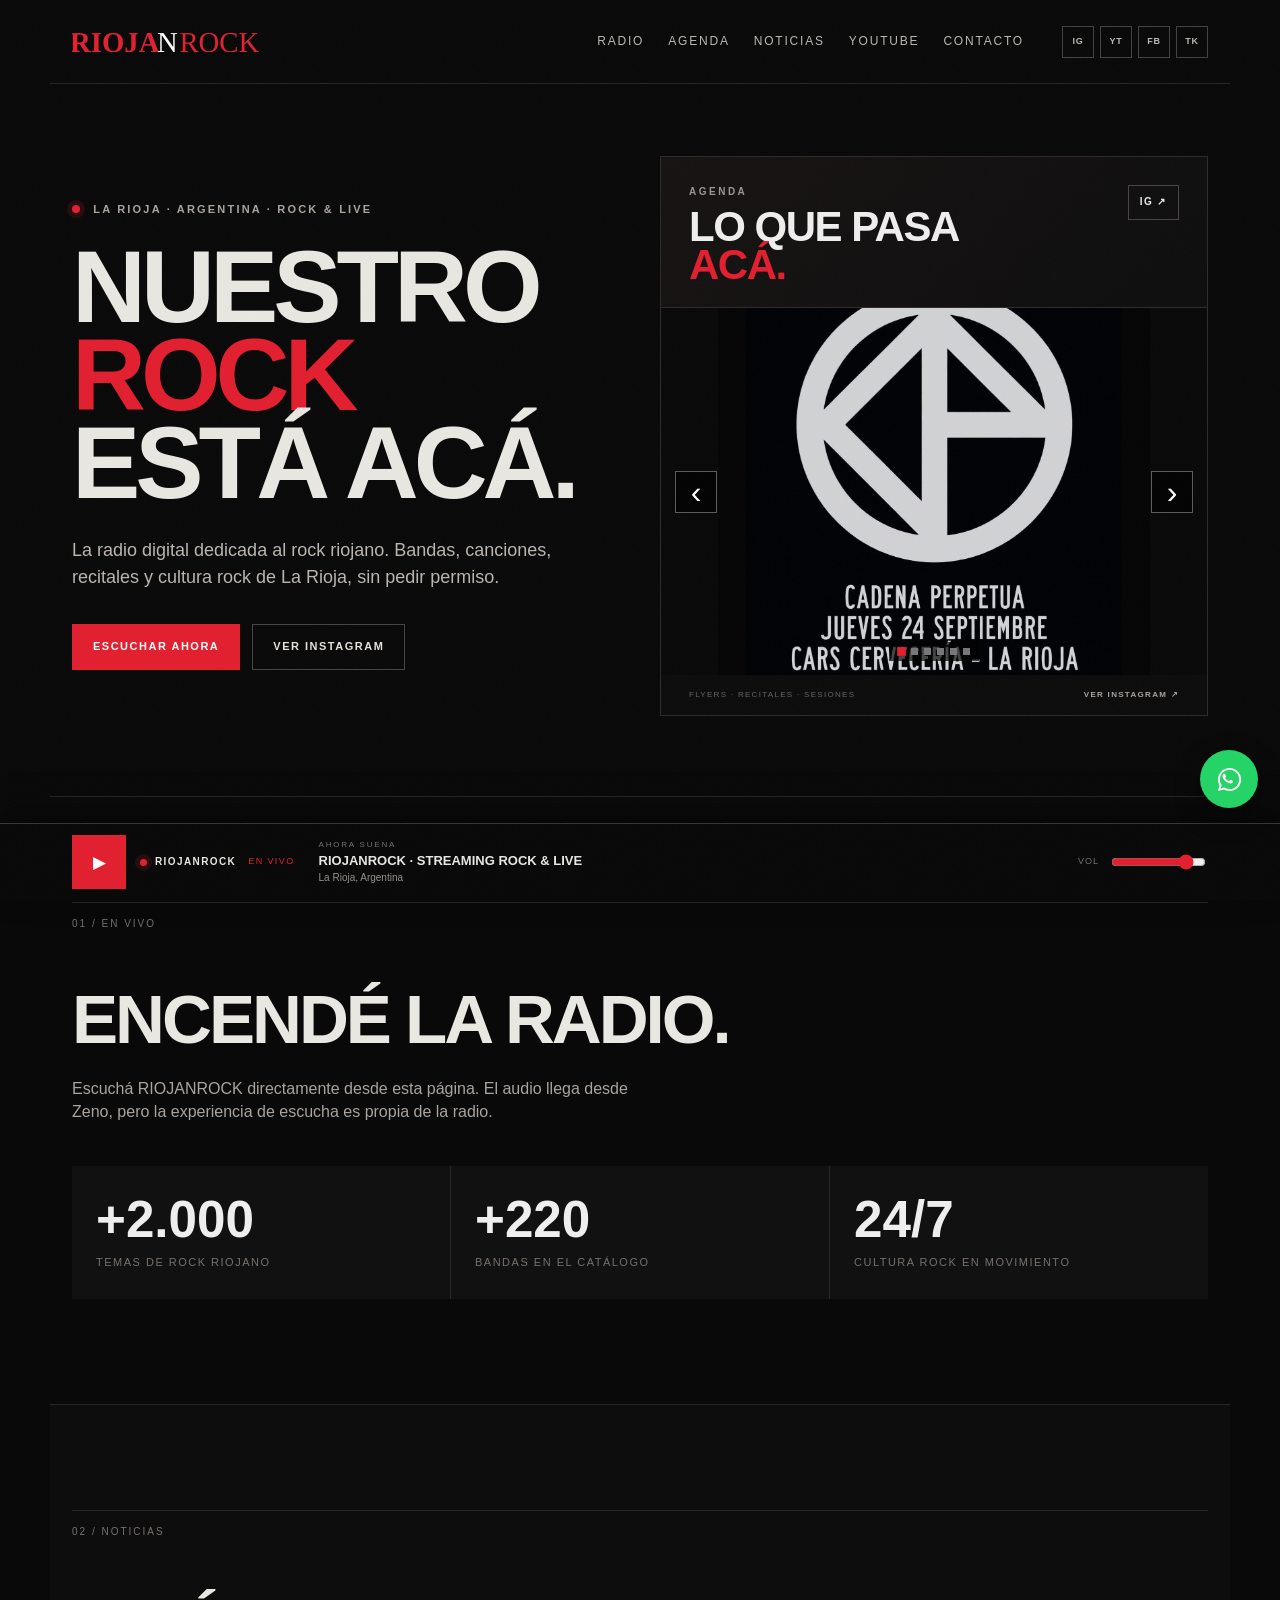
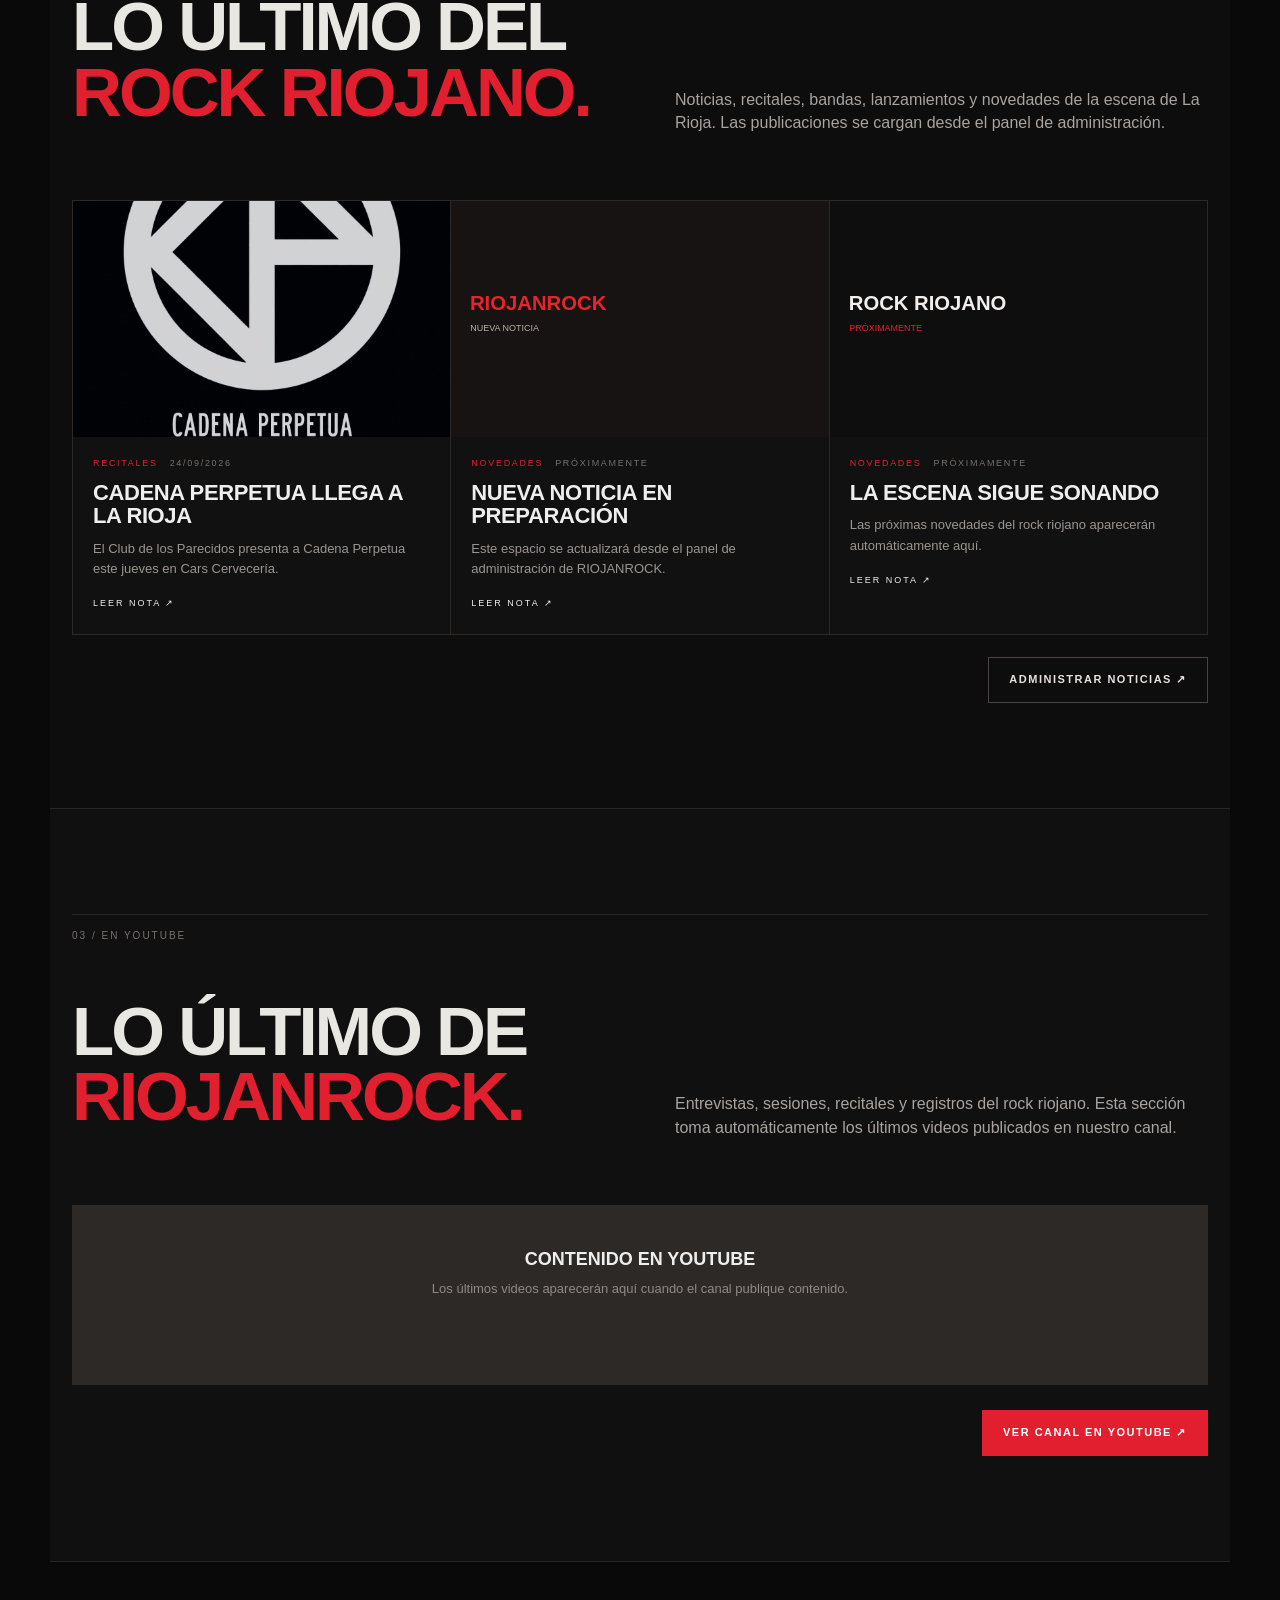
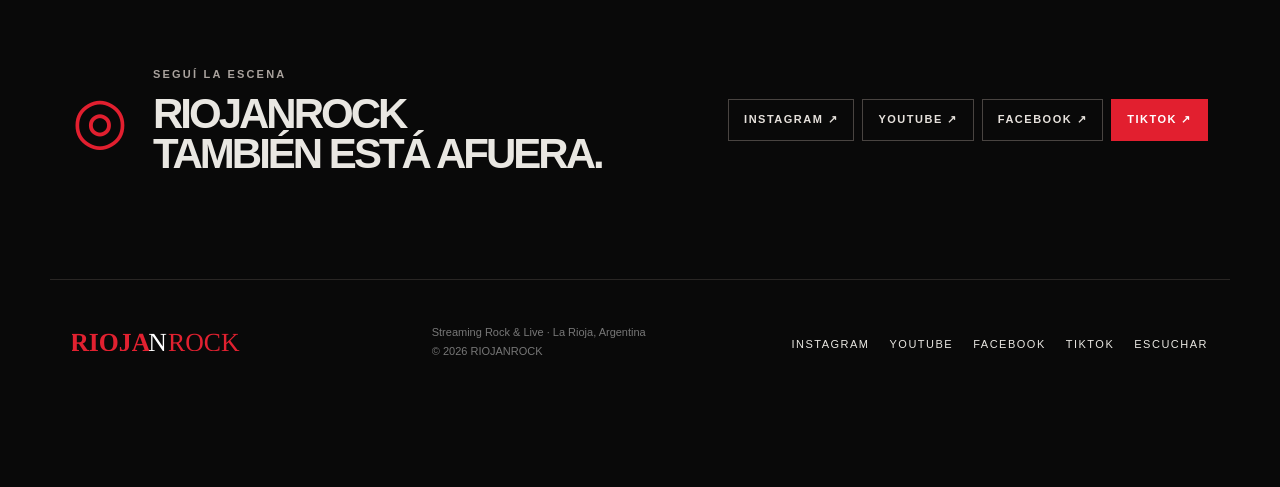
==== index.html @ 4d828489 "Seccion NOTICIAS y Admin integrado" ====
<!doctype html>
<html lang="es">
<head>
  <meta charset="utf-8">
  <meta name="viewport" content="width=device-width, initial-scale=1">
  <meta name="description" content="RIOJANROCK — Streaming Rock & Live. El rock de La Rioja, en vivo.">
  <meta name="theme-color" content="#0a0a0a">
  <title>RIOJANROCK — Nuestro Rock está acá</title>
  <link rel="icon" href="assets/logo.svg" type="image/svg+xml">
  <link rel="stylesheet" href="styles.css">

<!-- WHATSAPP FLOATING BUTTON START -->
<style>
  .whatsapp-float {
    position: fixed;
    right: 22px;
    bottom: 92px;
    width: 58px;
    height: 58px;
    border-radius: 50%;
    background: #25D366;
    color: #fff;
    display: flex;
    align-items: center;
    justify-content: center;
    text-decoration: none;
    z-index: 9999;
    box-shadow: 0 10px 26px rgba(0,0,0,.35);
    transition: transform .2s ease, box-shadow .2s ease;
  }
  .whatsapp-float:hover {
    transform: translateY(-3px) scale(1.04);
    box-shadow: 0 14px 30px rgba(0,0,0,.42);
  }
  .whatsapp-float:focus-visible {
    outline: 3px solid #fff;
    outline-offset: 4px;
  }
  .whatsapp-float svg {
    width: 29px;
    height: 29px;
    fill: currentColor;
  }
  @media (max-width: 640px) {
    .whatsapp-float {
      right: 16px;
      bottom: 82px;
      width: 54px;
      height: 54px;
    }
    .whatsapp-float svg {
      width: 27px;
      height: 27px;
    }
  }
</style>
<!-- WHATSAPP FLOATING BUTTON END -->

</head>
<body>
  <div class="noise"></div>

  <header class="site-header">
    <a class="brand" href="#inicio" aria-label="RIOJANROCK inicio">
      <img src="assets/logo.svg" alt="RIOJANROCK">
    </a>
    <nav class="nav" aria-label="Navegación principal">
      <a href="#radio">Radio</a>
      <a href="#agenda">Agenda</a>
      <a href="#noticias">Noticias</a>
      <a href="#youtube">YouTube</a>
      <a href="#contacto">Contacto</a>
    </nav>
    <div class="social-links" aria-label="Redes sociales de RIOJANROCK">
      <a href="https://www.instagram.com/riojanrock/" target="_blank" rel="noopener" aria-label="Instagram">IG</a>
      <a href="https://www.youtube.com/@riojanrocklarioja1599" target="_blank" rel="noopener" aria-label="YouTube">YT</a>
      <a href="https://www.facebook.com/RiojanRock" target="_blank" rel="noopener" aria-label="Facebook">FB</a>
      <a href="https://www.tiktok.com/@riojanrock" target="_blank" rel="noopener" aria-label="TikTok">TK</a>
    </div>
  </header>

  <main id="inicio">
    <section class="hero">
      <div class="hero-copy">
        <p class="eyebrow"><span class="live-dot"></span> LA RIOJA · ARGENTINA · ROCK & LIVE</p>
        <h1>Nuestro<br><em>Rock</em> está acá.</h1>
        <p class="lead">La radio digital dedicada al rock riojano. Bandas, canciones, recitales y cultura rock de La Rioja, sin pedir permiso.</p>
        <div class="hero-actions">
          <a class="btn btn-red" href="#radio">Escuchar ahora</a>
          <a class="btn btn-ghost" href="https://www.instagram.com/riojanrock/" target="_blank" rel="noopener">Ver Instagram</a>
        </div>
      </div>
      <aside id="agenda" class="hero-agenda" aria-label="Agenda de recitales y eventos">
        <div class="agenda-panel-head">
          <div>
            <span class="agenda-kicker">AGENDA</span>
            <h2>Lo que pasa<br><em>acá.</em></h2>
          </div>
          <a href="https://www.instagram.com/riojanrock/" target="_blank" rel="noopener" aria-label="Ver agenda completa en Instagram">IG ↗</a>
        </div>
        <div class="agenda-carousel" data-agenda-carousel>
          <div class="agenda-slides" id="agendaSlides" aria-live="polite"><div class="agenda-slide is-active"><a href="https://www.instagram.com/riojanrock/" target="_blank" rel="noopener"><img src="assets/agenda/01-CadenaP.jpeg" alt="Agenda RIOJANROCK — Cadena Perpetua" loading="eager"></a></div></div>
          <button class="agenda-arrow agenda-prev" type="button" aria-label="Flyer anterior">‹</button>
          <button class="agenda-arrow agenda-next" type="button" aria-label="Flyer siguiente">›</button>
          <div class="agenda-dots" id="agendaDots" aria-label="Seleccionar flyer"></div>
          <div class="agenda-loading is-hidden" id="agendaLoading">CARGANDO AGENDA…</div>
        </div>
        <div class="agenda-panel-foot">
          <span>FLYERS · RECITALES · SESIONES</span>
          <a href="https://www.instagram.com/riojanrock/" target="_blank" rel="noopener">VER INSTAGRAM ↗</a>
        </div>
      </aside>
    </section>

    <section id="radio" class="radio-section section">
      <div class="section-label">01 / EN VIVO</div>
      <div class="radio-grid">
        <div>
          <h2>Encendé la radio.</h2>
          <p>Escuchá RIOJANROCK directamente desde esta página. El audio llega desde Zeno, pero la experiencia de escucha es propia de la radio.</p>


        </div>
      </div>

      <div class="stats stats-horizontal" aria-label="Datos de RIOJANROCK">
        <div><strong>+2.000</strong><span>temas de rock riojano</span></div>
        <div><strong>+220</strong><span>bandas en el catálogo</span></div>
        <div><strong>24/7</strong><span>cultura rock en movimiento</span></div>
      </div>
    </section>


    <section id="noticias" class="section news-section">
      <div class="section-label">02 / NOTICIAS</div>
      <div class="section-head">
        <div><h2>Lo último del<br><em>rock riojano.</em></h2></div>
        <p>Noticias, recitales, bandas, lanzamientos y novedades de la escena de La Rioja. Las publicaciones se cargan desde el panel de administración.</p>
      </div>

      <div class="news-grid" id="newsGrid" aria-live="polite">
        <div class="news-loading" id="newsLoading">CARGANDO NOTICIAS…</div>
      </div>

      <div class="news-footer">
        <a class="btn btn-ghost" href="admin/" target="_blank" rel="noopener">ADMINISTRAR NOTICIAS ↗</a>
      </div>
    </section>

    <section id="youtube" class="section youtube-section">
      <div class="section-label">03 / EN YOUTUBE</div>
      <div class="section-head">
        <div><h2>Lo último de<br><em>RIOJANROCK.</em></h2></div>
        <p>Entrevistas, sesiones, recitales y registros del rock riojano. Esta sección toma automáticamente los últimos videos publicados en nuestro canal.</p>
      </div>

      <div class="youtube-grid" id="youtubeGrid" aria-live="polite">
        <div class="youtube-loading" id="youtubeLoading">CARGANDO YOUTUBE…</div>
      </div>

      <div class="youtube-footer">
        <a class="btn btn-red" href="https://www.youtube.com/@riojanrocklarioja1599" target="_blank" rel="noopener">VER CANAL EN YOUTUBE ↗</a>
      </div>
    </section>
    <!-- LA ESCENA: contenido temporalmente oculto hasta que tenga contenido real. -->
    <section id="escena" class="section dark-section" hidden>
      <div class="section-label">02 / LA ESCENA</div>
      <div class="section-head">
        <div><h2>El rock de acá<br><em>tiene nombres.</em></h2></div>
        <p>No es una radio genérica de rock. Es un archivo vivo de artistas, canciones y escenas que nacen en La Rioja.</p>
      </div>
      <div class="band-grid">
        <article class="band-card"><span>01</span><h3>Bandas</h3><p>Descubrí artistas riojanos y sus historias.</p><a href="https://www.instagram.com/riojanrock/" target="_blank" rel="noopener">Explorar ↗</a></article>
        <article class="band-card featured"><span>02</span><h3>Entrevistas</h3><p>La voz de quienes hacen que la escena suceda.</p><a href="https://www.instagram.com/riojanrock/" target="_blank" rel="noopener">Ver novedades ↗</a></article>
        <article class="band-card"><span>03</span><h3>Sesiones</h3><p>Rock en vivo, registro y memoria audiovisual.</p><a href="https://www.instagram.com/riojanrock/" target="_blank" rel="noopener">Ver contenido ↗</a></article>
        <article class="band-card"><span>04</span><h3>Archivo</h3><p>La historia reciente del rock riojano también cuenta.</p><a href="#historia">Ir al archivo ↓</a></article>
      </div>
    </section>

    <!-- AGENDA INFERIOR: temporalmente oculta. La agenda activa es la del hero. -->
    <section class="section agenda-section" hidden>
      <div class="section-label">03 / AGENDA</div>
      <div class="section-head">
        <h2>Lo que está<br><em>por sonar.</em></h2>
        <p>Una agenda pensada para que el visitante encuentre rápido qué pasa, dónde y cuándo. Los eventos se pueden cargar desde el archivo de datos del sitio.</p>
      </div>
      <div class="agenda-empty">
        <div class="date-block"><span>RR</span><b>LIVE</b></div>
        <div><h3>Próximamente</h3><p>Actualizá esta agenda con recitales, festivales, transmisiones y sesiones de bandas riojanas.</p></div>
        <a class="btn btn-ghost" href="https://www.instagram.com/riojanrock/" target="_blank" rel="noopener">Ver agenda en Instagram</a>
      </div>
    </section>

    <!-- HISTORIA: contenido temporalmente oculto hasta nueva etapa. -->
    <section id="historia" class="section history" hidden>
      <div class="section-label">04 / HISTORIA</div>
      <div class="history-grid">
        <div>
          <h2>Una escena<br>que <em>insiste.</em></h2>
          <p>RIOJANROCK trabaja como espacio de difusión y contención de la cultura rock de la Capital y del interior de La Rioja.</p>
          <p>La propuesta fue reconocida institucionalmente: el evento Riojanroll, organizado por RiojaNRock Streaming Rock & Live, fue declarado de Interés Municipal y Cultural en 2022.</p>
        </div>
        <div class="timeline">
          <div><b>2022</b><span>Riojanroll · evento declarado de Interés Municipal y Cultural.</span></div>
          <div><b>2023</b><span>Febrero Rock · bandas riojanas + escenario nacional.</span></div>
          <div><b>HOY</b><span>Streaming, archivo y difusión permanente de la escena.</span></div>
        </div>
      </div>
    </section>

    <section class="instagram-cta section">
      <div class="ig-mark">◎</div>
      <div><p class="eyebrow">SEGUÍ LA ESCENA</p><h2>RIOJANROCK<br>también está afuera.</h2></div>
      <div class="social-cta-links">
        <a class="btn btn-ghost" href="https://www.instagram.com/riojanrock/" target="_blank" rel="noopener">Instagram ↗</a>
        <a class="btn btn-ghost" href="https://www.youtube.com/@riojanrocklarioja1599" target="_blank" rel="noopener">YouTube ↗</a>
        <a class="btn btn-ghost" href="https://www.facebook.com/RiojanRock" target="_blank" rel="noopener">Facebook ↗</a>
        <a class="btn btn-red" href="https://www.tiktok.com/@riojanrock" target="_blank" rel="noopener">TikTok ↗</a>
      </div>
    </section>
  </main>

  <footer id="contacto">
    <div class="footer-brand"><img src="assets/logo.svg" alt="RIOJANROCK"></div>
    <div class="footer-copy"><p>Streaming Rock & Live · La Rioja, Argentina</p><p>© <span id="year"></span> RIOJANROCK</p></div>
    <div class="footer-links">
      <a href="https://www.instagram.com/riojanrock/" target="_blank" rel="noopener">Instagram</a>
      <a href="https://www.youtube.com/@riojanrocklarioja1599" target="_blank" rel="noopener">YouTube</a>
      <a href="https://www.facebook.com/RiojanRock" target="_blank" rel="noopener">Facebook</a>
      <a href="https://www.tiktok.com/@riojanrock" target="_blank" rel="noopener">TikTok</a>
      <a href="https://zeno.fm/radio/riojanrockw60gu9zfx38uv/" target="_blank" rel="noopener">Escuchar</a>
    </div>
  </footer>

  <audio id="radioPlayer" preload="none" crossorigin="anonymous"></audio>

  <div class="sticky-player" aria-label="Reproductor de RIOJANROCK">
    <div class="sticky-inner">
      <button class="main-play sticky-play" type="button" data-radio-play aria-label="Escuchar RIOJANROCK"><span class="play-icon">▶</span></button>
      <div class="sticky-live"><span class="live-dot"></span><strong>RIOJANROCK</strong><span class="sticky-state" id="stickyState">EN VIVO</span></div>
      <div class="sticky-track">
        <small>AHORA SUENA</small>
        <strong id="stickyNowPlaying">RIOJANROCK · STREAMING ROCK &amp; LIVE</strong>
        <span id="stickyNowArtist">La Rioja, Argentina</span>
      </div>
      <label class="volume-control sticky-volume" aria-label="Volumen">
        <span>VOL</span>
        <input id="stickyVolume" type="range" min="0" max="1" step="0.01" value="0.85">
      </label>
    </div>
  </div>

  <script src="agenda.js"></script>
  <script src="youtube.js"></script>
<script src="noticias.js"></script>
  <script src="script.js"></script>

<!-- WHATSAPP FLOATING BUTTON START -->
<a class="whatsapp-float"
   href="https://wa.me/54938043761009?text=Hola%20Javier%2C%20vi%20RIOJANROCK%20y%20quer%C3%ADa%20comunicarme%20con%20vos."
   target="_blank"
   rel="noopener noreferrer"
   aria-label="Contactar por WhatsApp"
   title="Contactar por WhatsApp">
  <svg viewBox="0 0 32 32" aria-hidden="true">
    <path d="M19.11 17.23c-.28-.14-1.65-.81-1.91-.9-.26-.1-.45-.14-.64.14-.19.28-.73.9-.9 1.09-.16.19-.33.21-.61.07-.28-.14-1.17-.43-2.23-1.38-.82-.73-1.38-1.62-1.54-1.9-.16-.28-.02-.43.12-.57.13-.13.28-.33.42-.5.14-.16.19-.28.28-.47.09-.19.05-.35-.02-.49-.07-.14-.64-1.54-.87-2.11-.23-.55-.46-.48-.64-.49h-.54c-.19 0-.49.07-.75.35-.26.28-.99.97-.99 2.37 0 1.4 1.02 2.75 1.16 2.94.14.19 2 3.06 4.85 4.29.68.29 1.21.47 1.62.6.68.22 1.3.19 1.79.11.55-.08 1.65-.68 1.88-1.33.23-.65.23-1.21.16-1.33-.07-.12-.26-.19-.54-.33z"/>
    <path d="M16.02 3.2c-7.05 0-12.79 5.73-12.79 12.78 0 2.25.59 4.45 1.72 6.39L3.2 28.8l6.58-1.73a12.78 12.78 0 0 0 6.24 1.63h.01c7.05 0 12.79-5.73 12.79-12.78C28.82 8.93 23.08 3.2 16.02 3.2zm0 23.4h-.01a10.6 10.6 0 0 1-5.4-1.48l-.39-.23-3.9 1.02 1.04-3.8-.25-.39a10.59 10.59 0 1 1 8.91 4.88z"/>
  </svg>
</a>
<!-- WHATSAPP FLOATING BUTTON END -->

</body>
</html>
---- styles.css ----
:root{
  --black:#090909; --ink:#111; --paper:#e9e7e2; --muted:#99938e; --red:#e21f2f;
  --line:#292624; --max:1180px;
}
*{box-sizing:border-box}
html{scroll-behavior:smooth}
body{margin:0;background:var(--black);color:var(--paper);font-family:Inter,Arial,Helvetica,sans-serif;line-height:1.45}
body:before{content:"";position:fixed;inset:0;pointer-events:none;opacity:.055;background-image:url("data:image/svg+xml,%3Csvg xmlns='http://www.w3.org/2000/svg' width='160' height='160' viewBox='0 0 160 160'%3E%3Cfilter id='n'%3E%3CfeTurbulence type='fractalNoise' baseFrequency='.9' numOctaves='3' stitchTiles='stitch'/%3E%3C/filter%3E%3Crect width='100%25' height='100%25' filter='url(%23n)' opacity='.5'/%3E%3C/svg%3E");z-index:50}
a{color:inherit;text-decoration:none}
.site-header{height:84px;max-width:var(--max);margin:auto;padding:14px 22px;display:flex;align-items:center;gap:28px;border-bottom:1px solid var(--line);position:relative;z-index:10}
.brand{width:190px}.brand img{display:block;width:100%;height:auto}
.nav{display:flex;gap:24px;margin-left:auto;font-size:12px;text-transform:uppercase;letter-spacing:1.8px;color:#bcb8b3}
.nav a:hover,.footer-links a:hover{color:var(--red)}
.social-links{display:flex;gap:6px;margin-left:10px}.social-links a{width:32px;height:32px;border:1px solid #46413e;display:grid;place-items:center;font-size:9px;font-weight:800;letter-spacing:.8px;color:#bcb8b3}.social-links a:hover{color:#fff;border-color:var(--red);background:#171112}
.hero{min-height:680px;max-width:var(--max);margin:auto;padding:72px 22px 80px;display:grid;grid-template-columns:1fr 1fr;gap:40px;align-items:center}
.eyebrow{font-size:11px;letter-spacing:2.2px;color:#aaa39e;text-transform:uppercase;font-weight:700}
.live-dot{display:inline-block;width:8px;height:8px;border-radius:50%;background:var(--red);box-shadow:0 0 0 5px #e21f2f22;margin-right:8px}
h1,h2,h3,p{margin-top:0}
h1{font-size:clamp(58px,8vw,108px);line-height:.86;letter-spacing:-5px;margin:25px 0 30px;text-transform:uppercase}
h1 em,h2 em{font-style:normal;color:var(--red)}
.lead{font-size:18px;color:#bbb5af;max-width:540px}
.hero-actions{display:flex;gap:12px;margin-top:34px}
.btn{display:inline-flex;align-items:center;justify-content:center;padding:14px 20px;text-transform:uppercase;letter-spacing:1.5px;font-size:11px;font-weight:800;border:1px solid transparent;min-height:46px}
.btn-red{background:var(--red);color:white}.btn-red:hover{background:#ff3140}
.btn-ghost{border-color:#494441;color:#e6e1dc}.btn-ghost:hover{border-color:#77706a}
.hero-art{height:510px;position:relative;overflow:hidden;background:radial-gradient(circle at 50% 24%,#76242a 0,#211415 32%,#0e0e0e 65%);border:1px solid #302b29}
.sun{position:absolute;width:260px;height:260px;border-radius:50%;background:#e21f2f;left:50%;top:80px;transform:translateX(-50%);opacity:.9}
.mountain{position:absolute;bottom:-40px;width:0;height:0;border-left:220px solid transparent;border-right:220px solid transparent;border-bottom:340px solid #101010}
.m1{left:-80px}.m2{right:-90px;border-bottom-color:#181515}
.amp{position:absolute;left:50%;bottom:58px;transform:translateX(-50%);width:300px;height:225px;background:#171717;border:5px solid #282625;box-shadow:0 18px 45px #000;transform-origin:center;rotate:-3deg}
.amp:before{content:"RIOJANROCK";position:absolute;top:18px;left:18px;right:18px;color:#ddd;font-weight:900;font-size:18px;letter-spacing:3px;border-bottom:2px solid var(--red);padding-bottom:9px}
.amp-top{position:absolute;left:20px;top:60px;width:260px;height:18px;background:#0a0a0a}
.speaker{position:absolute;width:90px;height:90px;border-radius:50%;border:8px solid #34312f;background:radial-gradient(circle,#111 0 12%,#2b2927 13% 17%,#111 18% 30%,#242220 31% 100%)}
.s1{left:28px;bottom:22px}.s2{right:28px;bottom:22px}
.amp-knob{position:absolute;top:57px;width:9px;height:9px;background:var(--red);border-radius:50%}.k1{right:30px}.k2{right:48px}
.cable{position:absolute;width:480px;height:200px;border:3px solid #272321;border-left:0;border-bottom:0;border-radius:0 200px 0 0;bottom:-115px;left:20px;rotate:-12deg}
.hero-stamp{position:absolute;right:25px;top:25px;border:2px solid var(--red);color:#eee;padding:9px 12px;line-height:.82;font-size:12px;letter-spacing:2px;rotate:6deg}.hero-stamp b{color:var(--red);font-size:18px}
.section{max-width:var(--max);margin:auto;padding:105px 22px}
.section-label{font-size:10px;letter-spacing:2px;color:#77716d;text-transform:uppercase;border-top:1px solid var(--line);padding-top:14px;margin-bottom:55px}
.radio-section{border-top:1px solid var(--line)}
.radio-grid{display:block}
.zeno-player-wrap{margin-top:35px;border:1px solid #383331;background:#0d0d0d;overflow:hidden}
.player-status{display:flex;align-items:center;gap:10px;padding:13px 16px;border-bottom:1px solid #302c29;font-size:10px;letter-spacing:1.2px;text-transform:uppercase;color:#aaa39e}
.player-status strong{color:#eee}.player-status span:last-child{margin-left:auto;color:#68625e;font-size:9px;letter-spacing:1px}
.zeno-player{display:block;width:100%;height:250px;border:0;background:#0b0b0b}
.player-fallback{display:block;padding:10px 16px;border-top:1px solid #302c29;color:#8e8985;font-size:10px;text-transform:uppercase;letter-spacing:1px}
.player-fallback:hover{color:#eee}
h2{font-size:clamp(42px,5.4vw,72px);line-height:.95;letter-spacing:-3px;text-transform:uppercase;margin-bottom:25px}
.radio-grid p,.section-head p,.history p{color:#aaa39e;max-width:590px}
.player{margin-top:35px;border:1px solid #383331;background:#121212;display:flex;align-items:center;padding:14px;gap:15px;transition:.2s}.player:hover{border-color:var(--red);transform:translateY(-2px)}
.play{width:54px;height:54px;display:grid;place-items:center;background:var(--red);font-size:19px}.player-copy{display:flex;flex-direction:column}.player-copy strong{font-size:15px;letter-spacing:1px}.player-copy small{font-size:11px;color:#8e8985;margin-top:3px}
.equalizer{margin-left:auto;display:flex;align-items:center;gap:3px;height:35px}.equalizer i{width:3px;background:var(--red);height:10px;animation:eq 1s ease-in-out infinite alternate}.equalizer i:nth-child(2){height:24px;animation-delay:.1s}.equalizer i:nth-child(3){height:15px;animation-delay:.25s}.equalizer i:nth-child(4){height:30px;animation-delay:.4s}.equalizer i:nth-child(5){height:18px;animation-delay:.55s}
@keyframes eq{to{transform:scaleY(.35)}}
.stats{display:grid;gap:1px;background:var(--line)}.stats div{background:#111;padding:28px 24px}.stats strong{font-size:38px;display:block;color:#eee}.stats span{font-size:11px;text-transform:uppercase;letter-spacing:1.5px;color:#77716d}.stats-horizontal{grid-template-columns:repeat(3,1fr);margin-top:42px}.stats-horizontal div{min-height:125px;display:flex;flex-direction:column;justify-content:center}.stats-horizontal strong{font-size:clamp(34px,4vw,52px);line-height:1}.stats-horizontal span{margin-top:10px}
.dark-section{max-width:none;background:#101010;border-top:1px solid var(--line);border-bottom:1px solid var(--line);padding-left:max(22px,calc((100vw - var(--max))/2 + 22px));padding-right:max(22px,calc((100vw - var(--max))/2 + 22px))}
.section-head{display:grid;grid-template-columns:1fr 1fr;gap:70px;align-items:end;margin-bottom:50px}
.band-grid{display:grid;grid-template-columns:repeat(4,1fr);gap:1px;background:var(--line);max-width:var(--max)}
.band-card{background:#111;padding:28px;min-height:260px;display:flex;flex-direction:column}.band-card.featured{background:#191414}.band-card span{font-size:10px;color:#777;margin-bottom:auto}.band-card h3{font-size:28px;text-transform:uppercase;margin-bottom:8px}.band-card p{font-size:14px;color:#96908b;min-height:60px}.band-card a{font-size:10px;text-transform:uppercase;letter-spacing:1.5px;color:var(--red);margin-top:auto}
.agenda-section{padding-bottom:80px}.agenda-empty{border:1px solid #302c29;padding:26px;display:grid;grid-template-columns:95px 1fr auto;align-items:center;gap:24px}.date-block{height:80px;border-right:1px solid #34302e;display:flex;flex-direction:column;justify-content:center}.date-block span{font-size:13px;color:#777}.date-block b{font-size:22px}.agenda-empty h3{margin:0 0 4px;text-transform:uppercase;font-size:20px}.agenda-empty p{margin:0;color:#8e8985;font-size:13px}
.history{border-top:1px solid var(--line)}.history-grid{display:grid;grid-template-columns:1fr 1fr;gap:100px}.timeline{border-left:1px solid #3a3532}.timeline div{padding:0 0 35px 25px;display:grid;grid-template-columns:70px 1fr;gap:20px}.timeline b{color:var(--red);font-size:13px}.timeline span{font-size:14px;color:#aaa39e}
.instagram-cta{display:flex;align-items:center;gap:25px;border-top:1px solid var(--line);border-bottom:1px solid var(--line)}.instagram-cta .ig-mark{font-size:64px;color:var(--red);font-weight:100}.instagram-cta div:nth-child(2){margin-right:auto}.instagram-cta h2{margin:0;font-size:42px}.social-cta-links{display:flex;flex-wrap:wrap;gap:8px;justify-content:flex-end}.social-cta-links .btn{min-height:42px;padding:12px 15px}
footer{max-width:var(--max);margin:auto;padding:45px 22px;display:grid;grid-template-columns:1fr 1fr auto;align-items:center;gap:30px}.footer-brand{width:170px}.footer-brand img{width:100%}.footer-copy p{font-size:11px;color:#777;margin:0 0 4px}.footer-links{display:flex;gap:20px;font-size:11px;text-transform:uppercase;letter-spacing:1.5px}
@media(max-width:850px){.nav{display:none}.site-header{justify-content:space-between}.hero{grid-template-columns:1fr;padding-top:55px}.hero-art{height:380px}.history-grid{grid-template-columns:1fr;gap:45px}.stats-horizontal{grid-template-columns:repeat(3,1fr);margin-top:35px}.zeno-player{height:250px}.section-head{grid-template-columns:1fr;gap:0}.band-grid{grid-template-columns:1fr 1fr}.agenda-empty{grid-template-columns:70px 1fr}.agenda-empty .btn{grid-column:2;justify-self:start}.instagram-cta{flex-wrap:wrap}.instagram-cta h2{font-size:34px}.social-cta-links{justify-content:flex-start}}
@media(max-width:560px){.stats-horizontal{grid-template-columns:1fr;gap:1px;margin-top:28px}.stats-horizontal div{min-height:100px;padding:22px}.site-header{height:72px}.brand{width:150px}.social-links{margin-left:0;gap:4px}.social-links a{width:28px;height:28px;font-size:8px}.hero{padding-top:45px}.hero-art{height:310px}.amp{transform:translateX(-50%) scale(.78);bottom:18px}.sun{width:190px;height:190px;top:45px}.band-grid{grid-template-columns:1fr}.agenda-empty{grid-template-columns:1fr}.date-block{border-right:0;border-bottom:1px solid #34302e;padding-bottom:15px;height:auto}.agenda-empty .btn{grid-column:auto}.instagram-cta .ig-mark{font-size:44px}.player-status{flex-wrap:wrap}.player-status span:last-child{margin-left:0;width:100%}.zeno-player{height:250px}footer{grid-template-columns:1fr}.footer-links{justify-content:flex-start}}

.reveal{opacity:0;transform:translateY(18px);transition:opacity .7s ease,transform .7s ease}.reveal.is-visible{opacity:1;transform:none}

.radio-console{margin-top:35px;border:1px solid #3a3532;background:#0b0b0b;overflow:hidden;box-shadow:0 18px 45px #0006}
.radio-console-top{display:flex;align-items:center;justify-content:space-between;border-bottom:1px solid #302c29}
.radio-console .player-status{border:0;flex:1}
.signal{display:flex;align-items:flex-end;gap:3px;height:42px;padding:0 16px;color:#777;font-size:8px;letter-spacing:1px}
.signal i{display:block;width:3px;height:7px;background:#4d4946}
.signal i:nth-of-type(2){height:13px}.signal i:nth-of-type(3){height:19px}.signal i:nth-of-type(4){height:12px}.signal i:nth-of-type(5){height:16px}
.radio-playing .signal i{background:var(--red);animation:eq .8s ease-in-out infinite alternate}.radio-playing .signal i:nth-of-type(2){animation-delay:.12s}.radio-playing .signal i:nth-of-type(3){animation-delay:.24s}.radio-playing .signal i:nth-of-type(4){animation-delay:.36s}.radio-playing .signal i:nth-of-type(5){animation-delay:.48s}
.now-playing{display:flex;gap:18px;align-items:center;padding:25px 18px}
.cover-mark{width:76px;height:76px;display:grid;place-items:center;background:var(--red);color:#fff;font-weight:900;font-size:23px;letter-spacing:-1px;flex:none}
.track-info{display:flex;flex-direction:column;min-width:0}.track-info small{font-size:9px;color:#77716d;letter-spacing:2px;margin-bottom:7px}.track-info strong{font-size:18px;letter-spacing:.4px;white-space:nowrap;overflow:hidden;text-overflow:ellipsis}.track-info span{font-size:12px;color:#aaa39e;margin-top:3px}.track-info em{font-style:normal;font-size:10px;color:var(--red);text-transform:uppercase;letter-spacing:1.4px;margin-top:7px}
.player-controls{display:flex;align-items:center;gap:14px;border-top:1px solid #302c29;padding:13px 16px}.main-play{width:50px;height:50px;border:0;background:var(--red);color:white;cursor:pointer;font-size:17px}.main-play:hover{background:#ff3140}.control-copy{display:flex;flex-direction:column;text-transform:uppercase}.control-copy strong{font-size:11px;letter-spacing:1.5px}.control-copy span{font-size:9px;color:#77716d;letter-spacing:1px;margin-top:2px}.volume-control{margin-left:auto;display:flex;align-items:center;gap:10px;color:#77716d;font-size:9px;letter-spacing:1px}.volume-control input{width:100px;accent-color:var(--red)}.stream-note{font-size:10px!important;color:#625d59!important;margin:10px 0 0!important}.stream-note code{font-family:monospace;color:#8d8782}
@media(max-width:560px){.radio-console-top{align-items:flex-start}.signal{padding-right:10px}.now-playing{padding:20px 14px}.cover-mark{width:60px;height:60px}.track-info strong{font-size:15px}.player-controls{padding:12px}.volume-control input{width:75px}}

/* Reproductor fijo: permanece visible mientras se recorre el sitio */
body{padding-bottom:78px}
.sticky-player{position:fixed;left:0;right:0;bottom:0;z-index:40;background:rgba(9,9,9,.97);border-top:1px solid #3a3532;box-shadow:0 -12px 35px rgba(0,0,0,.35);backdrop-filter:blur(8px)}
.sticky-inner{max-width:var(--max);min-height:76px;margin:auto;padding:10px 22px;display:flex;align-items:center;gap:14px}
.sticky-play{flex:none;width:54px;height:54px}
.sticky-live{display:flex;align-items:center;gap:7px;white-space:nowrap;font-size:10px;letter-spacing:1.4px;text-transform:uppercase}
.sticky-live .live-dot{margin-right:1px;width:7px;height:7px}
.sticky-state{color:var(--red);font-size:9px;margin-left:5px}
.sticky-track{min-width:0;display:flex;flex-direction:column;margin-left:10px}
.sticky-track small{font-size:8px;letter-spacing:1.8px;color:#77716d;margin-bottom:2px}
.sticky-track strong{font-size:13px;white-space:nowrap;overflow:hidden;text-overflow:ellipsis}
.sticky-track span{font-size:10px;color:#96908b;white-space:nowrap;overflow:hidden;text-overflow:ellipsis}
.sticky-volume{margin-left:auto;flex:none}
.sticky-volume input{width:95px}

@media(max-width:700px){
  body{padding-bottom:70px}
  .sticky-inner{min-height:68px;padding:8px 12px;gap:10px}
  .sticky-play{width:50px;height:50px}
  .sticky-live{display:none}
  .sticky-track{margin-left:0;flex:1}
  .sticky-track strong{font-size:12px}
  .sticky-volume span{display:none}
  .sticky-volume input{width:70px}
}
@media(max-width:430px){
  .sticky-volume{display:none}
}

/* HERO AGENDA — reemplaza la ilustración por el contenido que más busca la audiencia */
.hero-agenda{height:560px;position:relative;overflow:hidden;background:#111;border:1px solid #302b29;display:flex;flex-direction:column}
.agenda-panel-head{display:flex;justify-content:space-between;align-items:flex-start;padding:28px 28px 22px;border-bottom:1px solid #302b29;background:linear-gradient(135deg,#171313,#0e0e0e);position:relative;z-index:3}
.agenda-kicker{display:block;font-size:10px;color:#9d9691;letter-spacing:2.5px;margin-bottom:8px;font-weight:800}
.agenda-panel-head h2{font-size:42px;line-height:.92;margin:0;text-transform:uppercase;letter-spacing:-1.5px;color:#eee}
.agenda-panel-head h2 em{color:var(--red);font-style:normal}
.agenda-panel-head>a{border:1px solid #4b4440;color:#eee;padding:9px 11px;font-size:10px;font-weight:800;letter-spacing:1.5px;text-decoration:none}
.agenda-panel-head>a:hover{border-color:var(--red);color:#fff}
.agenda-carousel{position:relative;flex:1;min-height:0;background:#090909;overflow:hidden}
.agenda-slides{position:absolute;inset:0}
.agenda-slide{position:absolute;inset:0;display:flex;align-items:center;justify-content:center;opacity:0;pointer-events:none;transition:opacity .35s ease;padding:12px;box-sizing:border-box}
.agenda-slide.is-active{opacity:1;pointer-events:auto}
.agenda-slide a{width:min(100%, 432px);aspect-ratio:4 / 5;display:flex;align-items:center;justify-content:center;overflow:hidden;cursor:pointer}.agenda-slide img{width:100%;height:100%;object-fit:contain;display:block;background:#050505;flex:0 0 auto}

.agenda-arrow{position:absolute;top:50%;transform:translateY(-50%);z-index:4;width:42px;height:42px;border:1px solid rgba(255,255,255,.35);background:rgba(0,0,0,.68);color:#fff;font-size:32px;line-height:1;cursor:pointer;display:flex;align-items:center;justify-content:center}
.agenda-arrow:hover{border-color:var(--red);background:rgba(0,0,0,.85)}
.agenda-prev{left:14px}.agenda-next{right:14px}
.agenda-dots{position:absolute;bottom:14px;left:50%;transform:translateX(-50%);z-index:4;display:flex;gap:6px;padding:6px 9px;background:rgba(0,0,0,.68)}
.agenda-dot{width:7px;height:7px;border:0;padding:0;background:#777;cursor:pointer}
.agenda-dot.is-active{background:var(--red);transform:scale(1.25)}
.agenda-loading{position:absolute;inset:0;display:flex;align-items:center;justify-content:center;color:#8d8782;font-size:10px;letter-spacing:2px;background:#0b0b0b;z-index:2}
.agenda-loading.is-hidden{display:none}
.agenda-panel-foot{display:flex;justify-content:space-between;gap:15px;padding:14px 28px;font-size:8px;letter-spacing:1.3px;color:#69635f;background:#0c0c0c}
.agenda-panel-foot a{color:#aaa39e;text-decoration:none;font-weight:800}
.agenda-panel-foot a:hover{color:#fff}
@media(max-width:850px){.hero-agenda{height:440px}.agenda-panel-head{padding:22px}.agenda-panel-head h2{font-size:34px}.agenda-panel-foot{padding:12px 22px}}
@media(max-width:560px){.hero-agenda{height:430px;min-height:0}.agenda-panel-head{padding:20px}.agenda-panel-head h2{font-size:31px}.agenda-arrow{width:38px;height:38px}.agenda-panel-foot{padding:12px 20px;flex-direction:column}}


/* YOUTUBE — últimos videos del canal, generados por GitHub Actions */
.youtube-section{border-top:1px solid var(--line);background:#101010}
.youtube-grid{display:grid;grid-template-columns:repeat(3,minmax(0,1fr));gap:1px;background:#2d2927;border:1px solid #2d2927;min-height:180px}
.youtube-card{display:flex;flex-direction:column;background:#0b0b0b;text-decoration:none;color:#eee;min-width:0;transition:background .25s ease,transform .25s ease}
.youtube-card:hover{background:#151212;transform:translateY(-2px)}
.youtube-thumb{position:relative;aspect-ratio:16/9;background:#050505;overflow:hidden}
.youtube-thumb img{display:block;width:100%;height:100%;object-fit:cover}
.youtube-play{position:absolute;left:16px;bottom:14px;width:42px;height:42px;display:grid;place-items:center;background:var(--red);color:#fff;font-size:14px}
.youtube-info{padding:18px 18px 20px}
.youtube-info small{display:block;margin-bottom:8px;color:#77716d;font-size:9px;letter-spacing:1.8px;text-transform:uppercase}
.youtube-info h3{margin:0;font-size:18px;line-height:1.15;text-transform:uppercase;letter-spacing:-.2px}
.youtube-loading{grid-column:1/-1;display:grid;place-items:center;min-height:180px;color:#77716d;font-size:10px;letter-spacing:2px}
.youtube-empty{grid-column:1/-1;padding:40px 25px;text-align:center;color:#8f8984;font-size:13px}
.youtube-empty strong{display:block;color:#eee;text-transform:uppercase;margin-bottom:8px;font-size:18px}
.youtube-footer{display:flex;justify-content:flex-end;margin-top:25px}
@media(max-width:850px){.youtube-grid{grid-template-columns:1fr 1fr}.youtube-card:last-child{grid-column:1/-1}.youtube-card:last-child .youtube-thumb{aspect-ratio:16/9}}
@media(max-width:560px){.youtube-grid{grid-template-columns:1fr}.youtube-card:last-child{grid-column:auto}.youtube-footer{justify-content:flex-start}}


/* RIOJANROCK NEWS */
.news-section {
  border-top: 1px solid var(--line);
  background: #0d0d0d;
}
.news-grid {
  display: grid;
  grid-template-columns: repeat(3, minmax(0, 1fr));
  gap: 1px;
  background: #2d2927;
  border: 1px solid #2d2927;
}
.news-card {
  display: flex;
  flex-direction: column;
  background: #111;
  color: #eee;
  text-decoration: none;
  min-width: 0;
  transition: background .25s ease, transform .25s ease;
}
.news-card:hover {
  background: #171313;
  transform: translateY(-2px);
}
.news-thumb {
  aspect-ratio: 16 / 10;
  background: #080808;
  overflow: hidden;
}
.news-thumb img {
  display: block;
  width: 100%;
  height: 100%;
  object-fit: cover;
}
.news-info {
  padding: 20px 20px 22px;
}
.news-meta {
  display: flex;
  gap: 12px;
  align-items: center;
  margin-bottom: 11px;
  color: #77716d;
  font-size: 9px;
  letter-spacing: 1.7px;
  text-transform: uppercase;
}
.news-meta span {
  color: var(--red);
}
.news-info h3 {
  margin: 0 0 11px;
  font-size: 22px;
  line-height: 1.05;
  text-transform: uppercase;
  letter-spacing: -.4px;
}
.news-info p {
  margin: 0;
  color: #9b9590;
  font-size: 13px;
  line-height: 1.55;
}
.news-more {
  display: inline-block;
  margin-top: 18px;
  color: #eee;
  font-size: 9px;
  letter-spacing: 2px;
}
.news-loading,
.news-empty {
  grid-column: 1 / -1;
  min-height: 180px;
  display: grid;
  place-items: center;
  color: #77716d;
  font-size: 10px;
  letter-spacing: 2px;
  text-transform: uppercase;
  text-align: center;
}
.news-footer {
  display: flex;
  justify-content: flex-end;
  margin-top: 22px;
}
.news-error {
  grid-column: 1 / -1;
  padding: 45px 20px;
  color: #88817c;
  text-align: center;
}
.news-error strong {
  display: block;
  color: #eee;
  margin-bottom: 8px;
}
@media (max-width: 850px) {
  .news-grid { grid-template-columns: 1fr 1fr; }
}
@media (max-width: 560px) {
  .news-grid { grid-template-columns: 1fr; }
  .news-footer { justify-content: flex-start; }
}
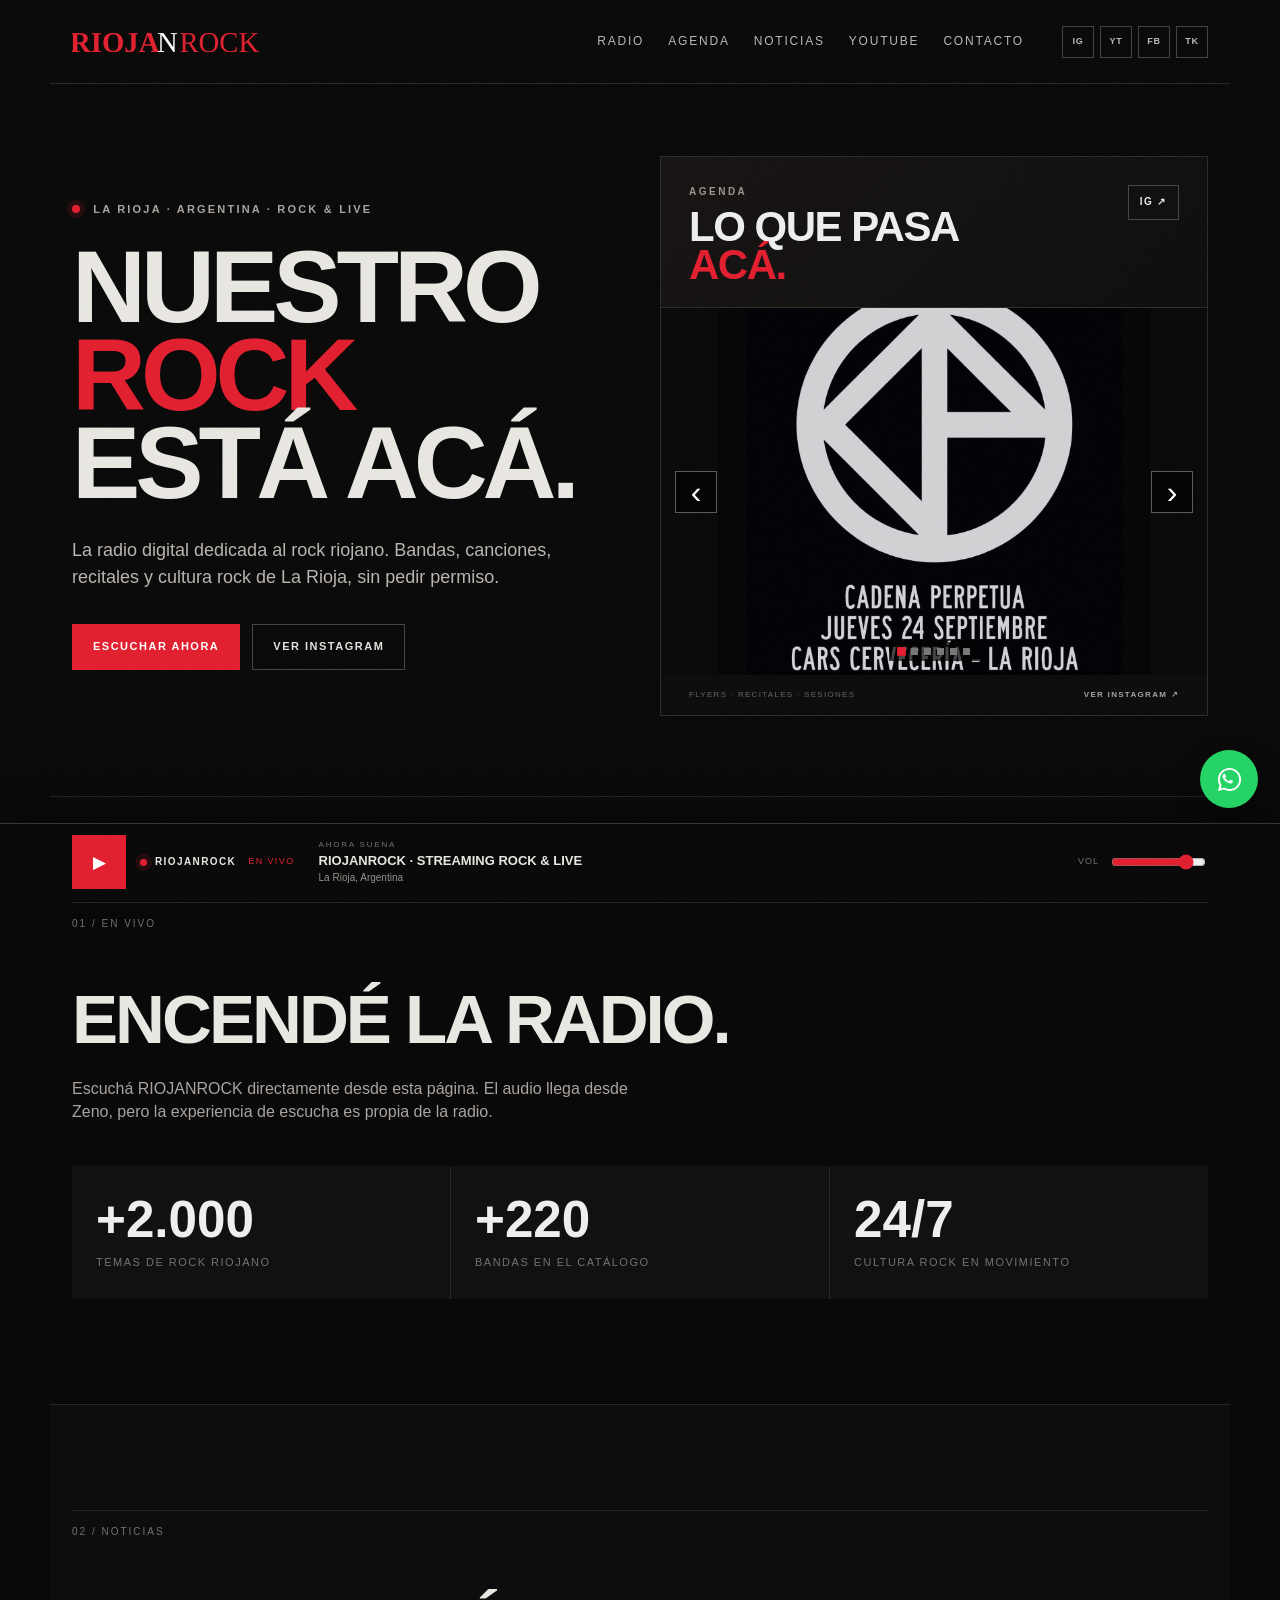
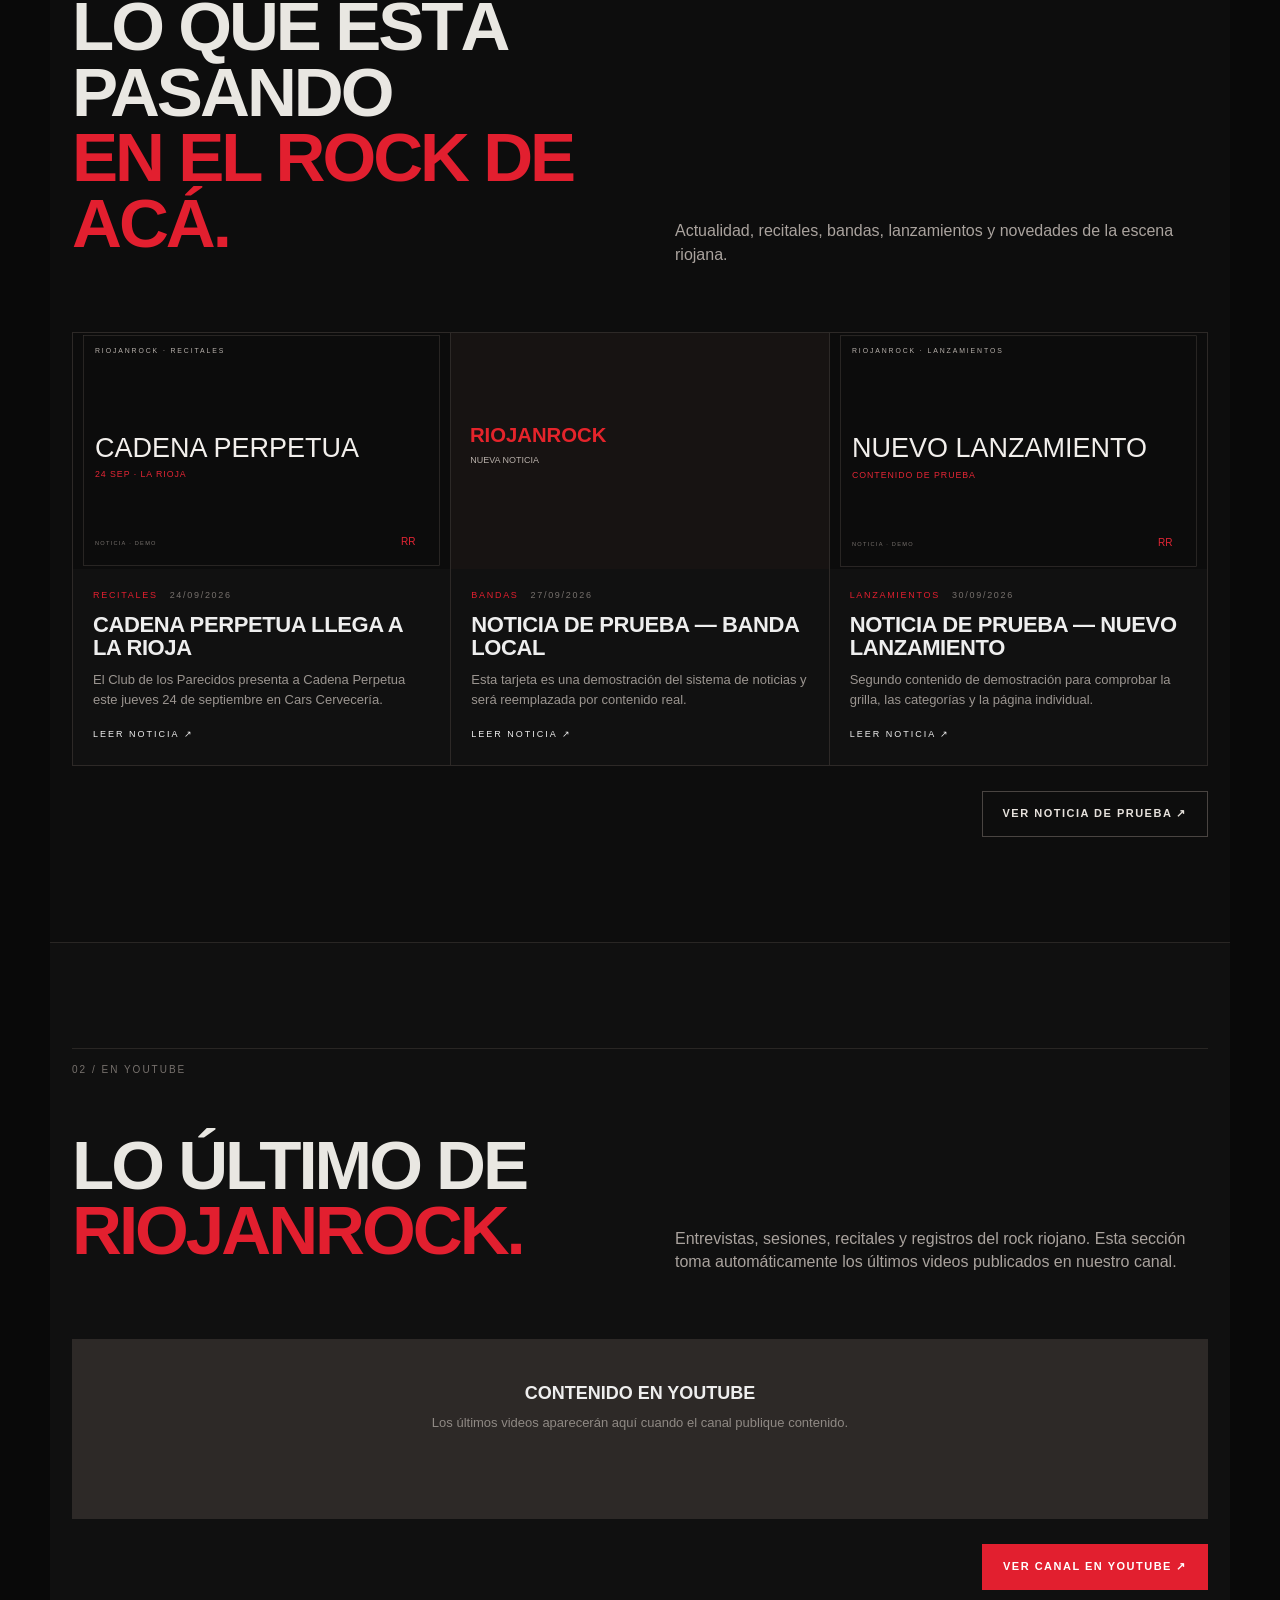
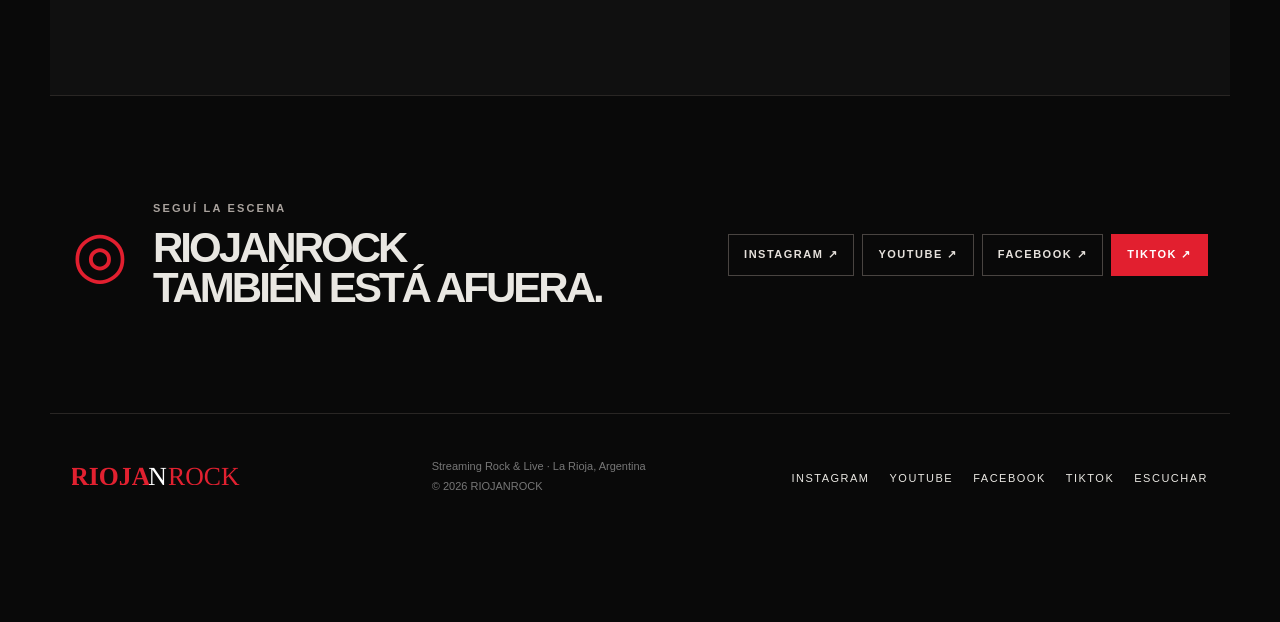
==== commit 510e0a69: "xxx" ====
--- a/index.html
+++ b/index.html
@@ -134,21 +134,19 @@
     <section id="noticias" class="section news-section">
       <div class="section-label">02 / NOTICIAS</div>
       <div class="section-head">
-        <div><h2>Lo último del<br><em>rock riojano.</em></h2></div>
-        <p>Noticias, recitales, bandas, lanzamientos y novedades de la escena de La Rioja. Las publicaciones se cargan desde el panel de administración.</p>
-      </div>
-
+        <div><h2>Lo que está pasando<br><em>en el rock de acá.</em></h2></div>
+        <p>Actualidad, recitales, bandas, lanzamientos y novedades de la escena riojana.</p>
+      </div>
       <div class="news-grid" id="newsGrid" aria-live="polite">
         <div class="news-loading" id="newsLoading">CARGANDO NOTICIAS…</div>
       </div>
-
       <div class="news-footer">
-        <a class="btn btn-ghost" href="admin/" target="_blank" rel="noopener">ADMINISTRAR NOTICIAS ↗</a>
+        <a class="btn btn-ghost" href="noticia.html?id=cadena-perpetua-la-rioja">VER NOTICIA DE PRUEBA ↗</a>
       </div>
     </section>
 
     <section id="youtube" class="section youtube-section">
-      <div class="section-label">03 / EN YOUTUBE</div>
+      <div class="section-label">02 / EN YOUTUBE</div>
       <div class="section-head">
         <div><h2>Lo último de<br><em>RIOJANROCK.</em></h2></div>
         <p>Entrevistas, sesiones, recitales y registros del rock riojano. Esta sección toma automáticamente los últimos videos publicados en nuestro canal.</p>
@@ -251,8 +249,8 @@
   </div>
 
   <script src="agenda.js"></script>
+  <script src="noticias.js"></script>
   <script src="youtube.js"></script>
-<script src="noticias.js"></script>
   <script src="script.js"></script>
 
 <!-- WHATSAPP FLOATING BUTTON START -->
--- a/styles.css
+++ b/styles.css
@@ -154,111 +154,21 @@
 @media(max-width:850px){.youtube-grid{grid-template-columns:1fr 1fr}.youtube-card:last-child{grid-column:1/-1}.youtube-card:last-child .youtube-thumb{aspect-ratio:16/9}}
 @media(max-width:560px){.youtube-grid{grid-template-columns:1fr}.youtube-card:last-child{grid-column:auto}.youtube-footer{justify-content:flex-start}}
 
-
-/* RIOJANROCK NEWS */
-.news-section {
-  border-top: 1px solid var(--line);
-  background: #0d0d0d;
-}
-.news-grid {
-  display: grid;
-  grid-template-columns: repeat(3, minmax(0, 1fr));
-  gap: 1px;
-  background: #2d2927;
-  border: 1px solid #2d2927;
-}
-.news-card {
-  display: flex;
-  flex-direction: column;
-  background: #111;
-  color: #eee;
-  text-decoration: none;
-  min-width: 0;
-  transition: background .25s ease, transform .25s ease;
-}
-.news-card:hover {
-  background: #171313;
-  transform: translateY(-2px);
-}
-.news-thumb {
-  aspect-ratio: 16 / 10;
-  background: #080808;
-  overflow: hidden;
-}
-.news-thumb img {
-  display: block;
-  width: 100%;
-  height: 100%;
-  object-fit: cover;
-}
-.news-info {
-  padding: 20px 20px 22px;
-}
-.news-meta {
-  display: flex;
-  gap: 12px;
-  align-items: center;
-  margin-bottom: 11px;
-  color: #77716d;
-  font-size: 9px;
-  letter-spacing: 1.7px;
-  text-transform: uppercase;
-}
-.news-meta span {
-  color: var(--red);
-}
-.news-info h3 {
-  margin: 0 0 11px;
-  font-size: 22px;
-  line-height: 1.05;
-  text-transform: uppercase;
-  letter-spacing: -.4px;
-}
-.news-info p {
-  margin: 0;
-  color: #9b9590;
-  font-size: 13px;
-  line-height: 1.55;
-}
-.news-more {
-  display: inline-block;
-  margin-top: 18px;
-  color: #eee;
-  font-size: 9px;
-  letter-spacing: 2px;
-}
-.news-loading,
-.news-empty {
-  grid-column: 1 / -1;
-  min-height: 180px;
-  display: grid;
-  place-items: center;
-  color: #77716d;
-  font-size: 10px;
-  letter-spacing: 2px;
-  text-transform: uppercase;
-  text-align: center;
-}
-.news-footer {
-  display: flex;
-  justify-content: flex-end;
-  margin-top: 22px;
-}
-.news-error {
-  grid-column: 1 / -1;
-  padding: 45px 20px;
-  color: #88817c;
-  text-align: center;
-}
-.news-error strong {
-  display: block;
-  color: #eee;
-  margin-bottom: 8px;
-}
-@media (max-width: 850px) {
-  .news-grid { grid-template-columns: 1fr 1fr; }
-}
-@media (max-width: 560px) {
-  .news-grid { grid-template-columns: 1fr; }
-  .news-footer { justify-content: flex-start; }
-}
+/* NEWS */
+.news-section{border-top:1px solid var(--line);background:#0d0d0d}
+.news-grid{display:grid;grid-template-columns:repeat(3,minmax(0,1fr));gap:1px;background:#2d2927;border:1px solid #2d2927}
+.news-card{display:flex;flex-direction:column;background:#111;text-decoration:none;color:#eee;min-width:0;transition:background .25s ease,transform .25s ease}
+.news-card:hover{background:#171313;transform:translateY(-2px)}
+.news-thumb{aspect-ratio:16/10;background:#080808;overflow:hidden}
+.news-thumb img{display:block;width:100%;height:100%;object-fit:cover}
+.news-info{padding:20px 20px 22px}
+.news-meta{display:flex;gap:12px;align-items:center;margin-bottom:11px;color:#77716d;font-size:9px;letter-spacing:1.7px;text-transform:uppercase}
+.news-meta span{color:var(--red)}
+.news-info h3{margin:0 0 11px;font-size:22px;line-height:1.05;text-transform:uppercase;letter-spacing:-.4px}
+.news-info p{margin:0;color:#9b9590;font-size:13px;line-height:1.55}
+.news-more{display:inline-block;margin-top:18px;color:#eee;font-size:9px;letter-spacing:2px}
+.news-footer{display:flex;justify-content:flex-end;margin-top:25px}
+.news-loading,.news-empty{grid-column:1/-1;min-height:180px;display:grid;place-items:center;color:#77716d;font-size:10px;letter-spacing:2px;text-transform:uppercase}
+.news-empty strong{display:block;color:#eee;font-size:18px}
+@media(max-width:850px){.news-grid{grid-template-columns:1fr 1fr}.news-card:last-child{grid-column:1/-1}.news-card:last-child .news-thumb{aspect-ratio:16/9}}
+@media(max-width:560px){.news-grid{grid-template-columns:1fr}.news-card:last-child{grid-column:auto}.news-footer{justify-content:flex-start}}
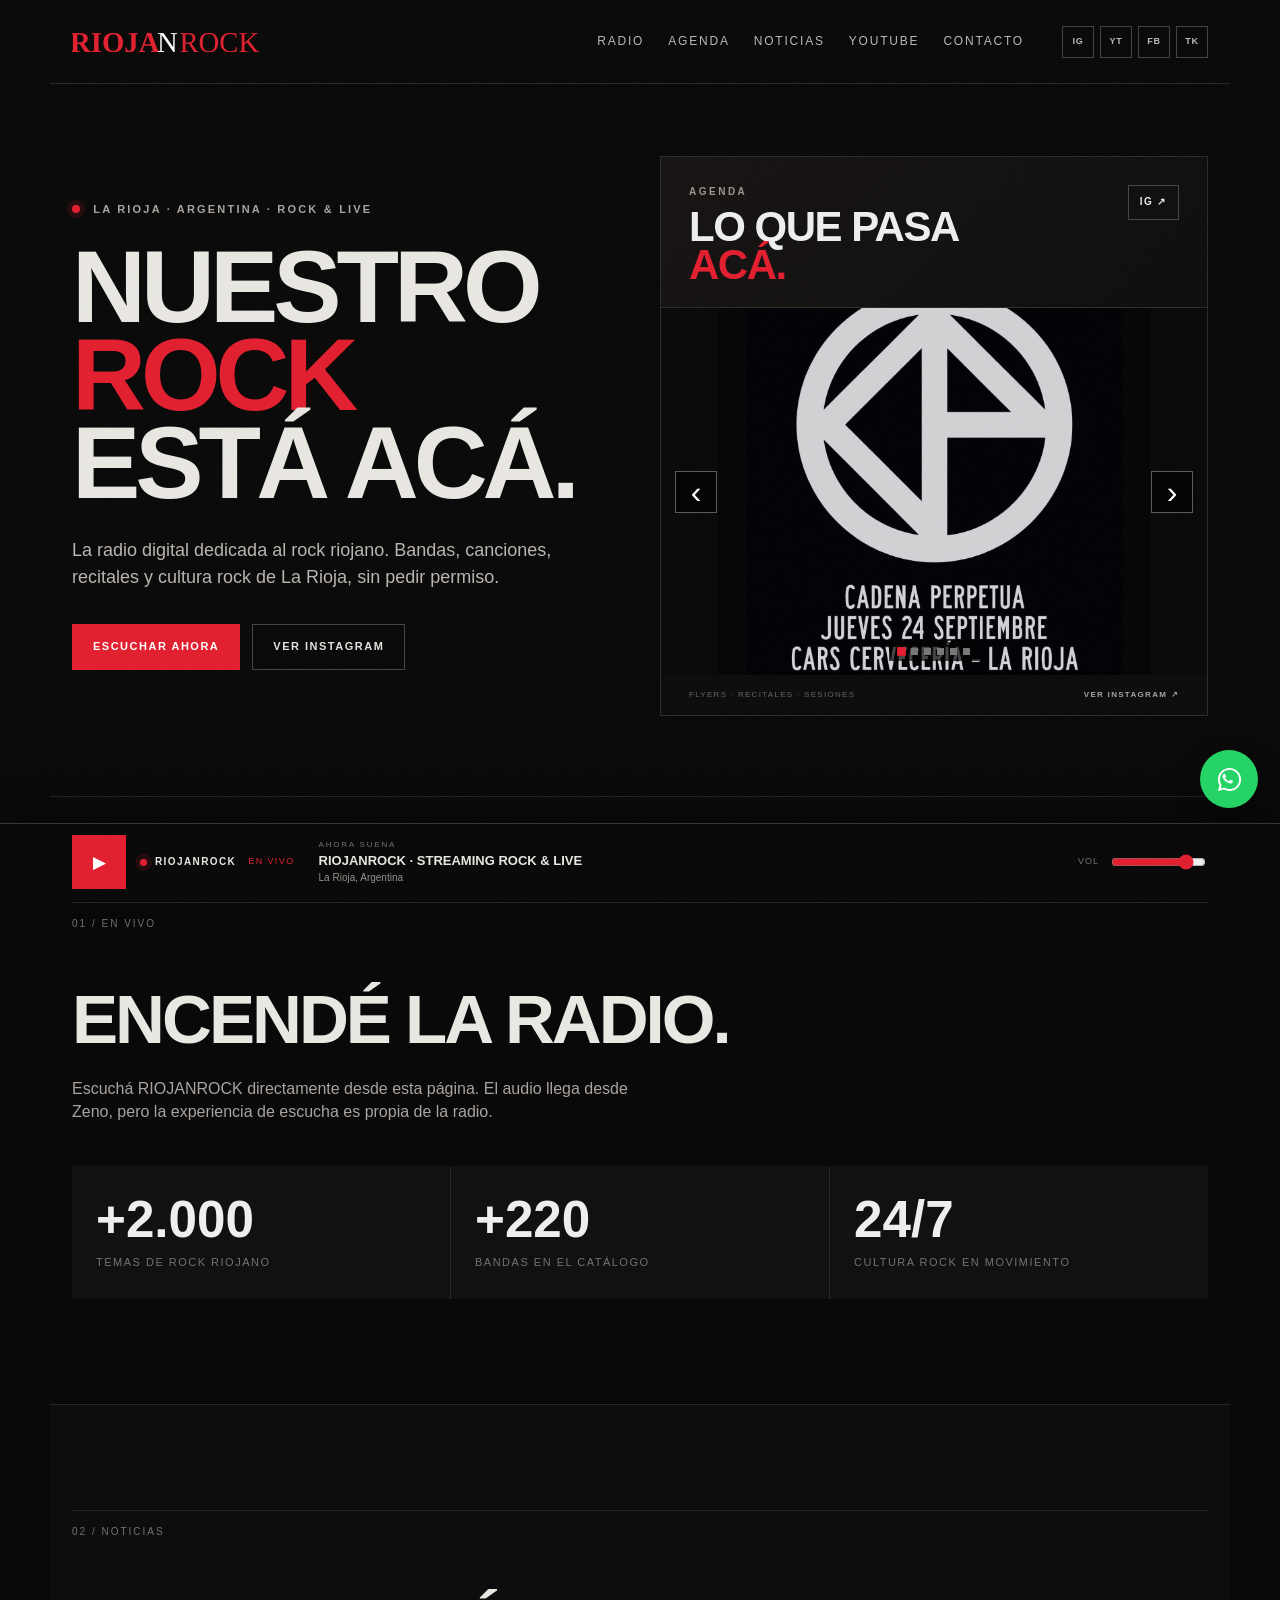
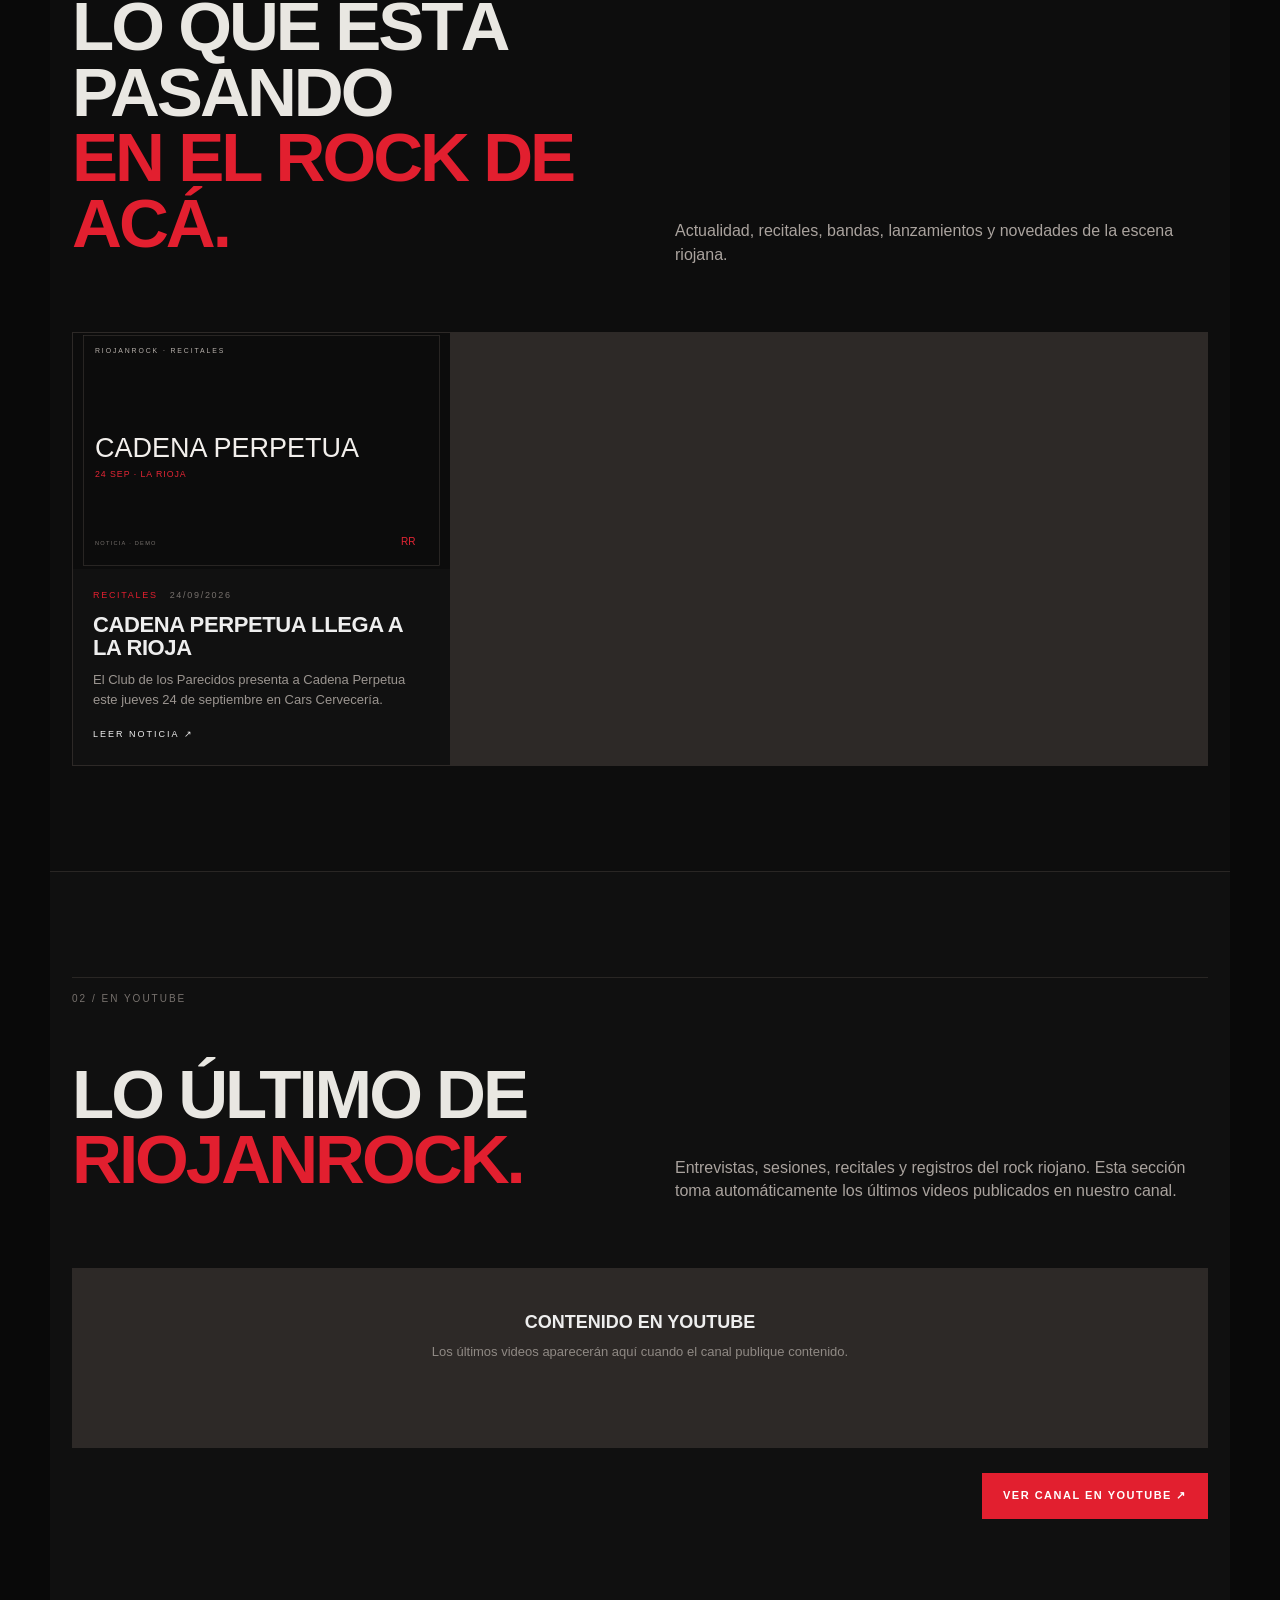
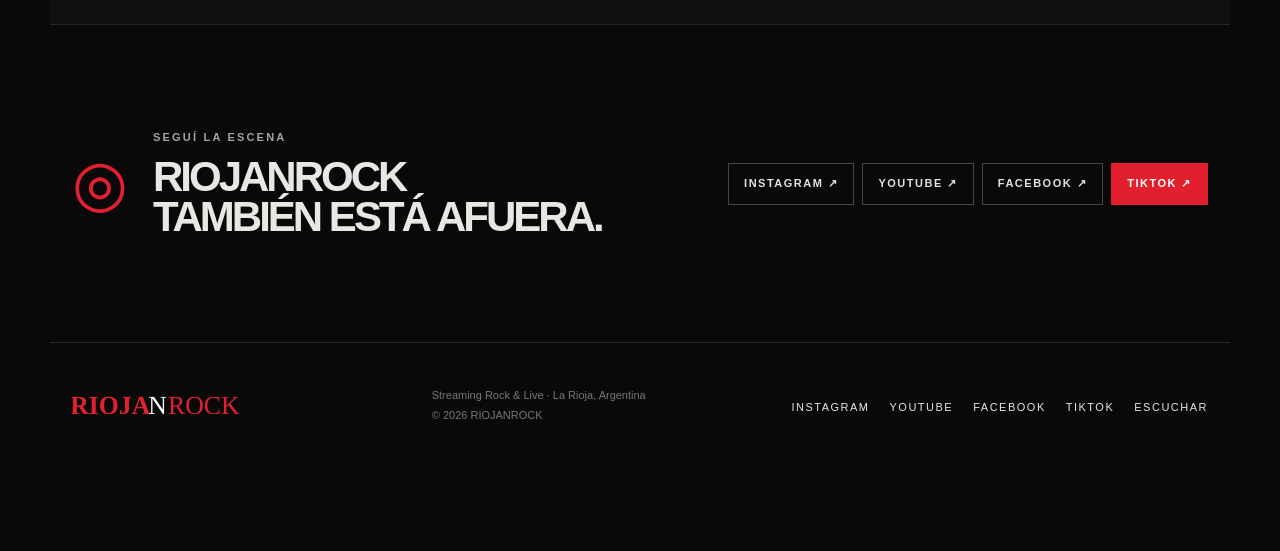
==== commit 45e7333f: "corregir web" ====
--- a/index.html
+++ b/index.html
@@ -99,7 +99,7 @@
           <a href="https://www.instagram.com/riojanrock/" target="_blank" rel="noopener" aria-label="Ver agenda completa en Instagram">IG ↗</a>
         </div>
         <div class="agenda-carousel" data-agenda-carousel>
-          <div class="agenda-slides" id="agendaSlides" aria-live="polite"><div class="agenda-slide is-active"><a href="https://www.instagram.com/riojanrock/" target="_blank" rel="noopener"><img src="assets/agenda/01-CadenaP.jpeg" alt="Agenda RIOJANROCK — Cadena Perpetua" loading="eager"></a></div></div>
+          <div class="agenda-slides" id="agendaSlides" aria-live="polite"><div class="agenda-slide is-active"><a href="https://www.instagram.com/riojanrock/" target="_blank" rel="noopener"><img src="assets/agenda/01.jpg" alt="Agenda RIOJANROCK — Cadena Perpetua" loading="eager"></a></div></div>
           <button class="agenda-arrow agenda-prev" type="button" aria-label="Flyer anterior">‹</button>
           <button class="agenda-arrow agenda-next" type="button" aria-label="Flyer siguiente">›</button>
           <div class="agenda-dots" id="agendaDots" aria-label="Seleccionar flyer"></div>
@@ -139,9 +139,6 @@
       </div>
       <div class="news-grid" id="newsGrid" aria-live="polite">
         <div class="news-loading" id="newsLoading">CARGANDO NOTICIAS…</div>
-      </div>
-      <div class="news-footer">
-        <a class="btn btn-ghost" href="noticia.html?id=cadena-perpetua-la-rioja">VER NOTICIA DE PRUEBA ↗</a>
       </div>
     </section>
 
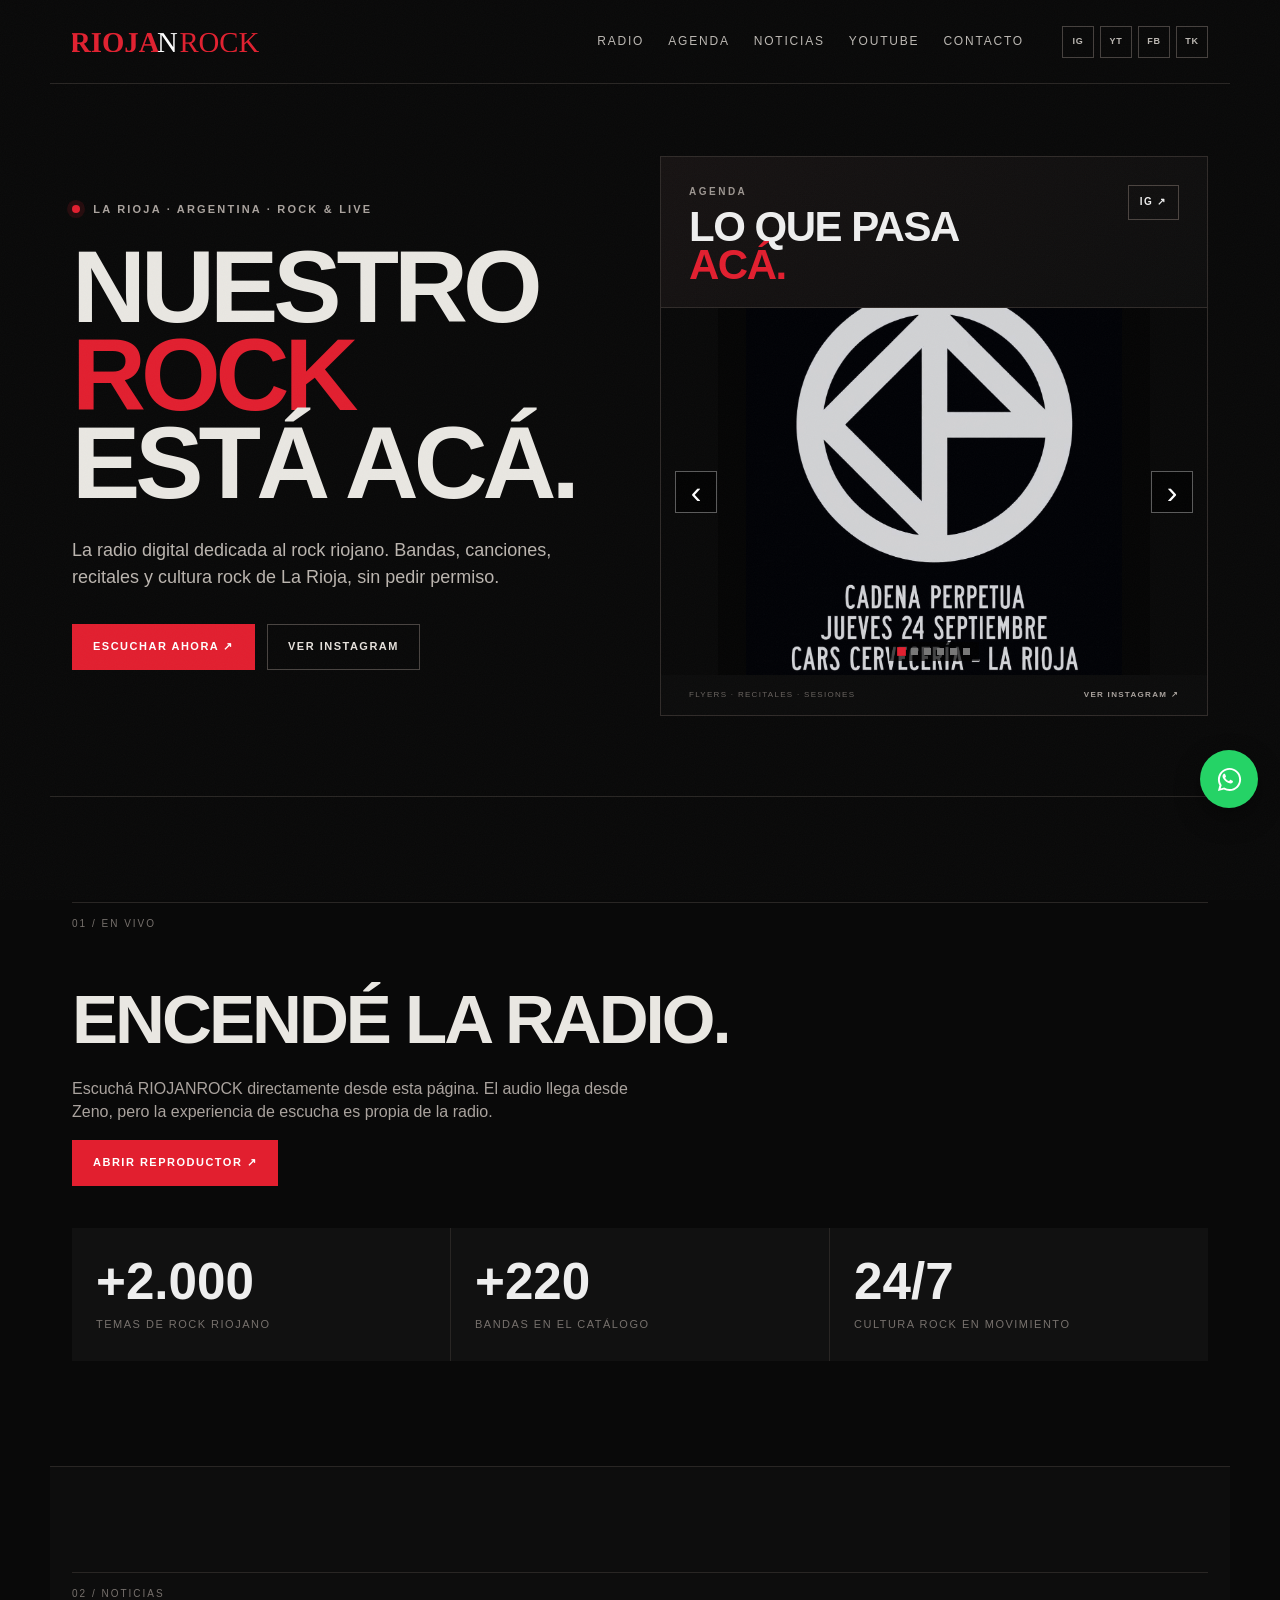
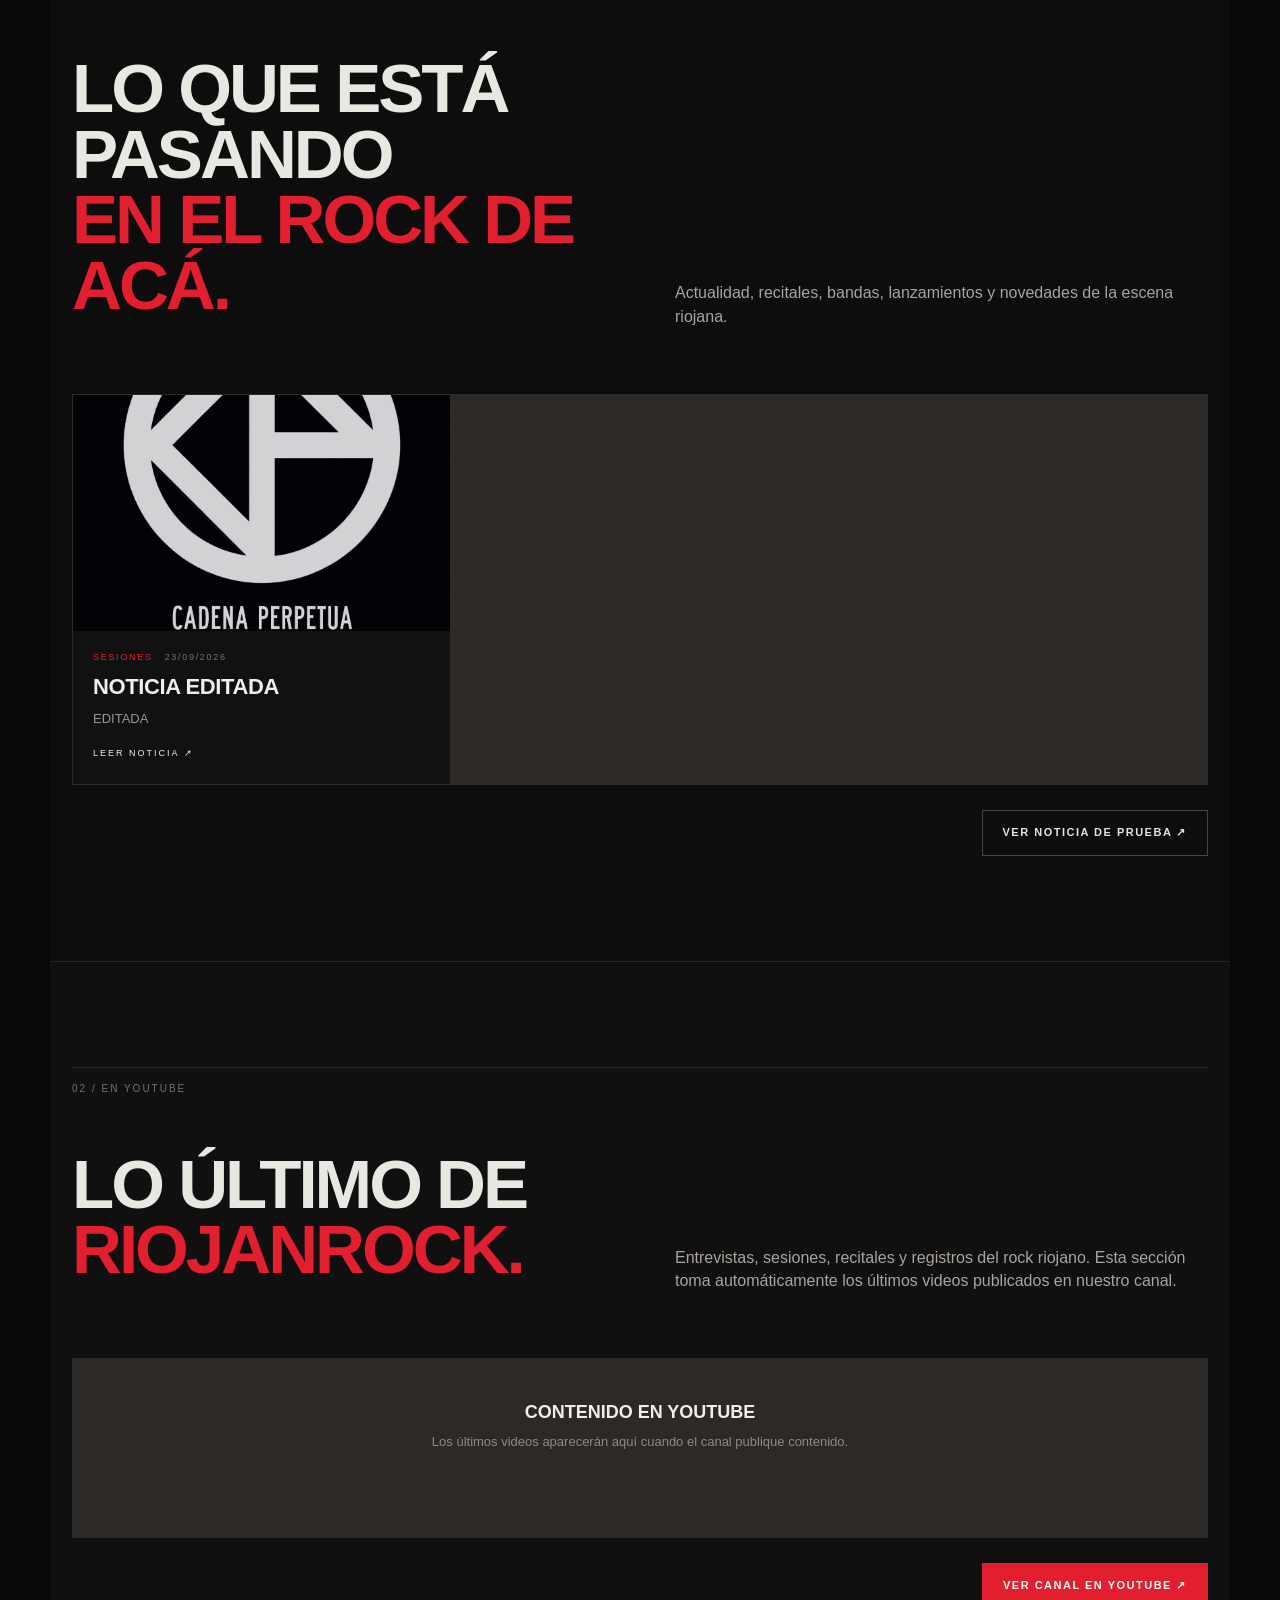
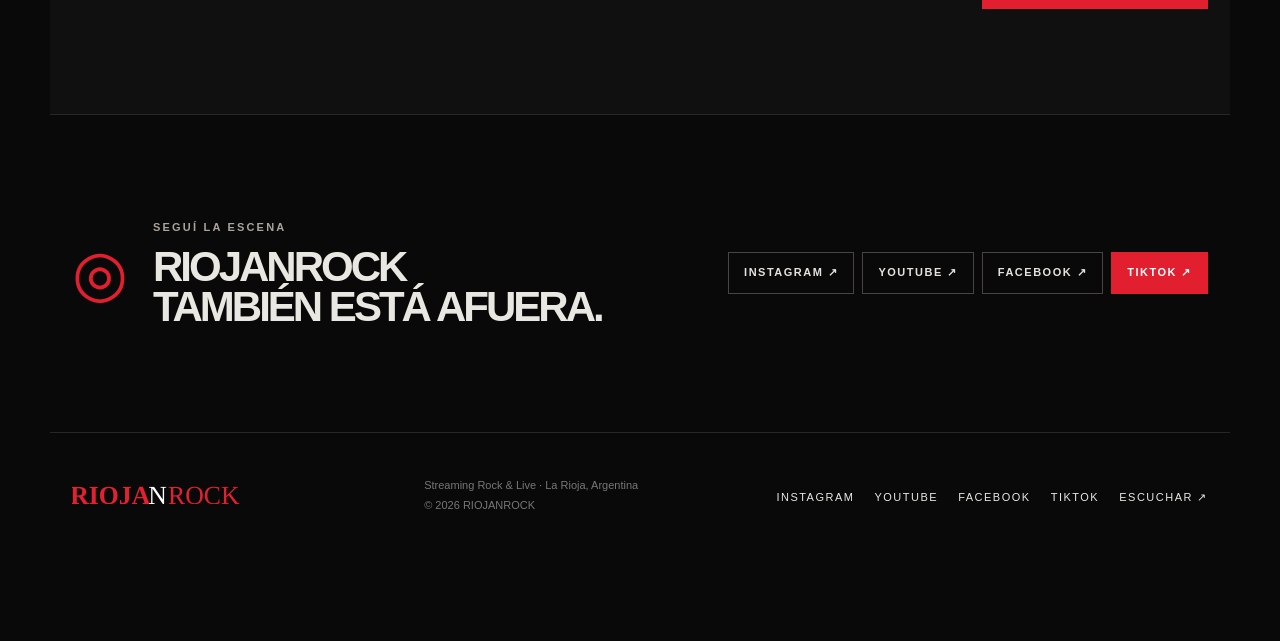
==== commit 3a5febe2: "repro flotante" ====
--- a/index.html
+++ b/index.html
@@ -86,7 +86,7 @@
         <h1>Nuestro<br><em>Rock</em> está acá.</h1>
         <p class="lead">La radio digital dedicada al rock riojano. Bandas, canciones, recitales y cultura rock de La Rioja, sin pedir permiso.</p>
         <div class="hero-actions">
-          <a class="btn btn-red" href="#radio">Escuchar ahora</a>
+          <a class="btn btn-red" href="player.html" data-open-player>Escuchar ahora ↗</a>
           <a class="btn btn-ghost" href="https://www.instagram.com/riojanrock/" target="_blank" rel="noopener">Ver Instagram</a>
         </div>
       </div>
@@ -99,7 +99,7 @@
           <a href="https://www.instagram.com/riojanrock/" target="_blank" rel="noopener" aria-label="Ver agenda completa en Instagram">IG ↗</a>
         </div>
         <div class="agenda-carousel" data-agenda-carousel>
-          <div class="agenda-slides" id="agendaSlides" aria-live="polite"><div class="agenda-slide is-active"><a href="https://www.instagram.com/riojanrock/" target="_blank" rel="noopener"><img src="assets/agenda/01.jpg" alt="Agenda RIOJANROCK — Cadena Perpetua" loading="eager"></a></div></div>
+          <div class="agenda-slides" id="agendaSlides" aria-live="polite"><div class="agenda-slide is-active"><a href="https://www.instagram.com/riojanrock/" target="_blank" rel="noopener"><img src="assets/agenda/01-CadenaP.jpeg" alt="Agenda RIOJANROCK — Cadena Perpetua" loading="eager"></a></div></div>
           <button class="agenda-arrow agenda-prev" type="button" aria-label="Flyer anterior">‹</button>
           <button class="agenda-arrow agenda-next" type="button" aria-label="Flyer siguiente">›</button>
           <div class="agenda-dots" id="agendaDots" aria-label="Seleccionar flyer"></div>
@@ -118,6 +118,7 @@
         <div>
           <h2>Encendé la radio.</h2>
           <p>Escuchá RIOJANROCK directamente desde esta página. El audio llega desde Zeno, pero la experiencia de escucha es propia de la radio.</p>
+          <a id="openRadioPlayer" class="btn btn-red" href="player.html" data-open-player>ABRIR REPRODUCTOR ↗</a>
 
 
         </div>
@@ -139,6 +140,9 @@
       </div>
       <div class="news-grid" id="newsGrid" aria-live="polite">
         <div class="news-loading" id="newsLoading">CARGANDO NOTICIAS…</div>
+      </div>
+      <div class="news-footer">
+        <a class="btn btn-ghost" href="noticia.html?id=cadena-perpetua-la-rioja">VER NOTICIA DE PRUEBA ↗</a>
       </div>
     </section>
 
@@ -223,27 +227,9 @@
       <a href="https://www.youtube.com/@riojanrocklarioja1599" target="_blank" rel="noopener">YouTube</a>
       <a href="https://www.facebook.com/RiojanRock" target="_blank" rel="noopener">Facebook</a>
       <a href="https://www.tiktok.com/@riojanrock" target="_blank" rel="noopener">TikTok</a>
-      <a href="https://zeno.fm/radio/riojanrockw60gu9zfx38uv/" target="_blank" rel="noopener">Escuchar</a>
+      <a href="player.html" data-open-player>Escuchar ↗</a>
     </div>
   </footer>
-
-  <audio id="radioPlayer" preload="none" crossorigin="anonymous"></audio>
-
-  <div class="sticky-player" aria-label="Reproductor de RIOJANROCK">
-    <div class="sticky-inner">
-      <button class="main-play sticky-play" type="button" data-radio-play aria-label="Escuchar RIOJANROCK"><span class="play-icon">▶</span></button>
-      <div class="sticky-live"><span class="live-dot"></span><strong>RIOJANROCK</strong><span class="sticky-state" id="stickyState">EN VIVO</span></div>
-      <div class="sticky-track">
-        <small>AHORA SUENA</small>
-        <strong id="stickyNowPlaying">RIOJANROCK · STREAMING ROCK &amp; LIVE</strong>
-        <span id="stickyNowArtist">La Rioja, Argentina</span>
-      </div>
-      <label class="volume-control sticky-volume" aria-label="Volumen">
-        <span>VOL</span>
-        <input id="stickyVolume" type="range" min="0" max="1" step="0.01" value="0.85">
-      </label>
-    </div>
-  </div>
 
   <script src="agenda.js"></script>
   <script src="noticias.js"></script>
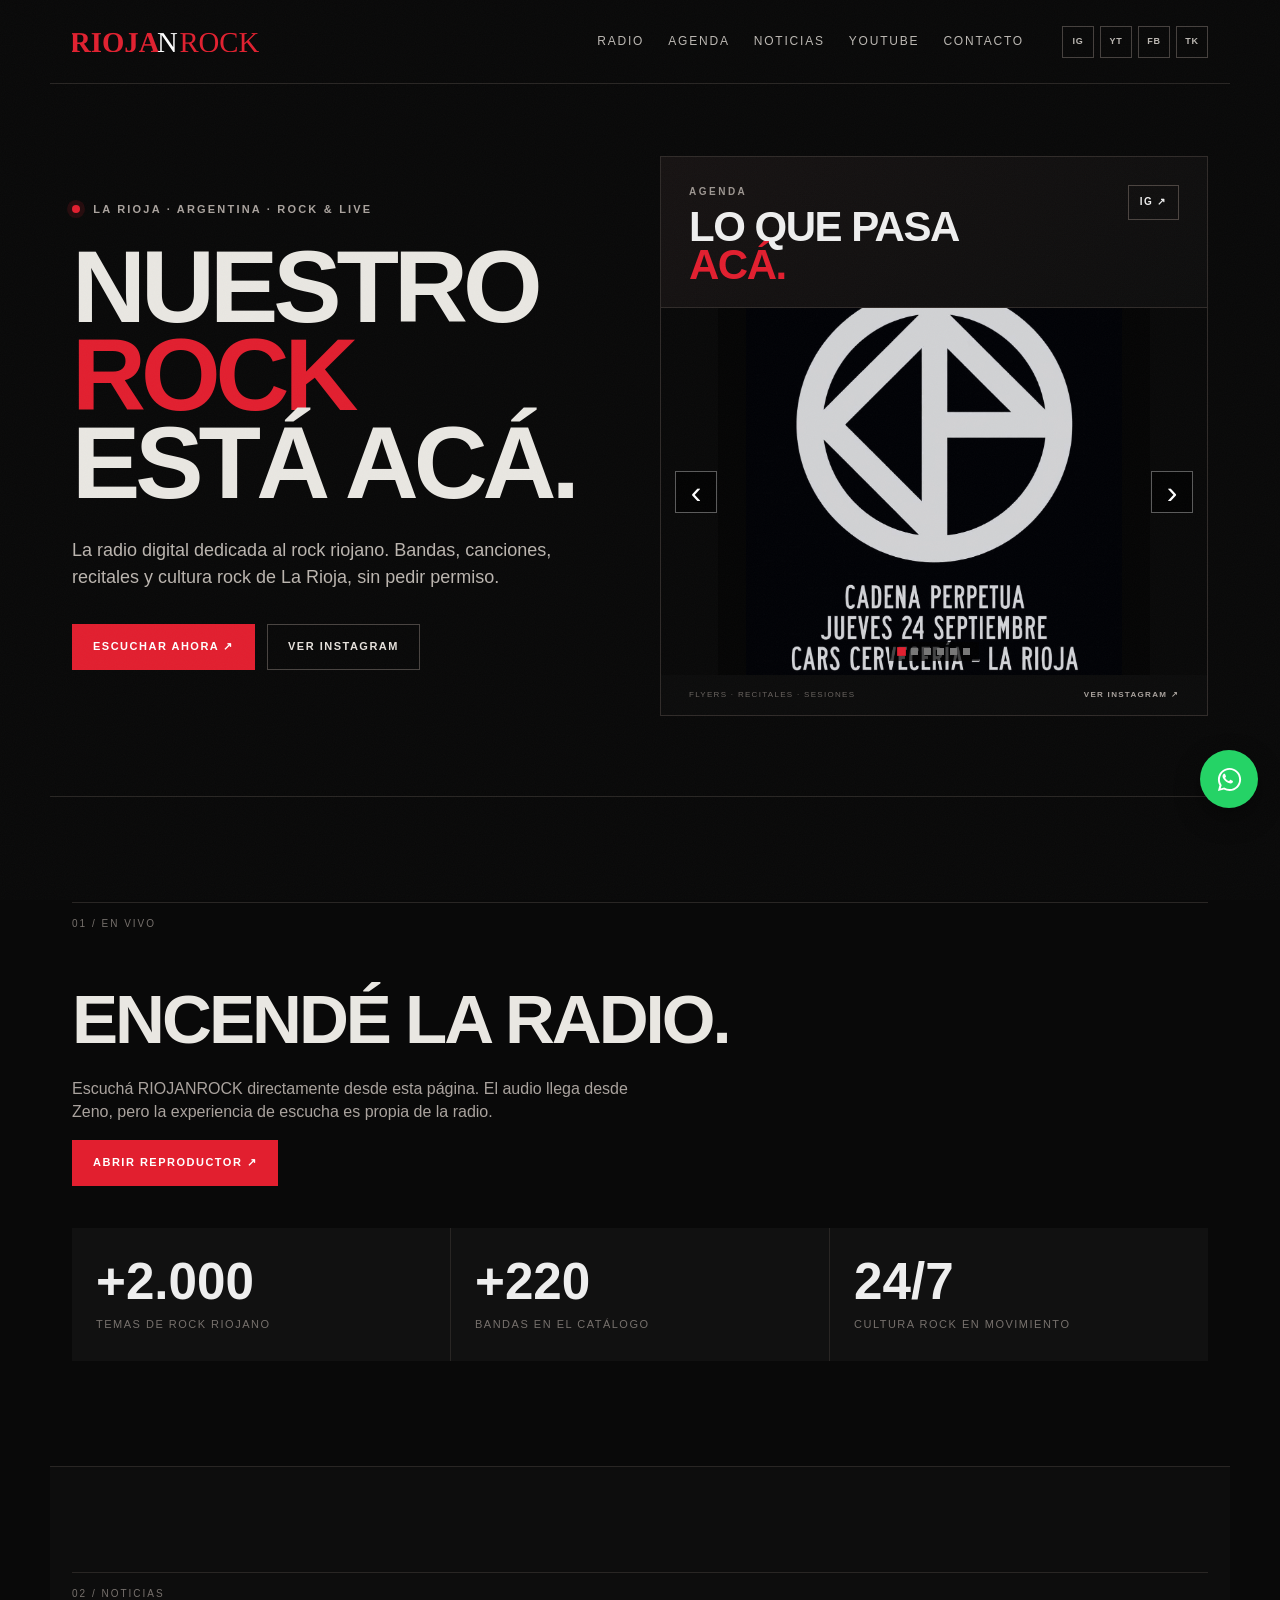
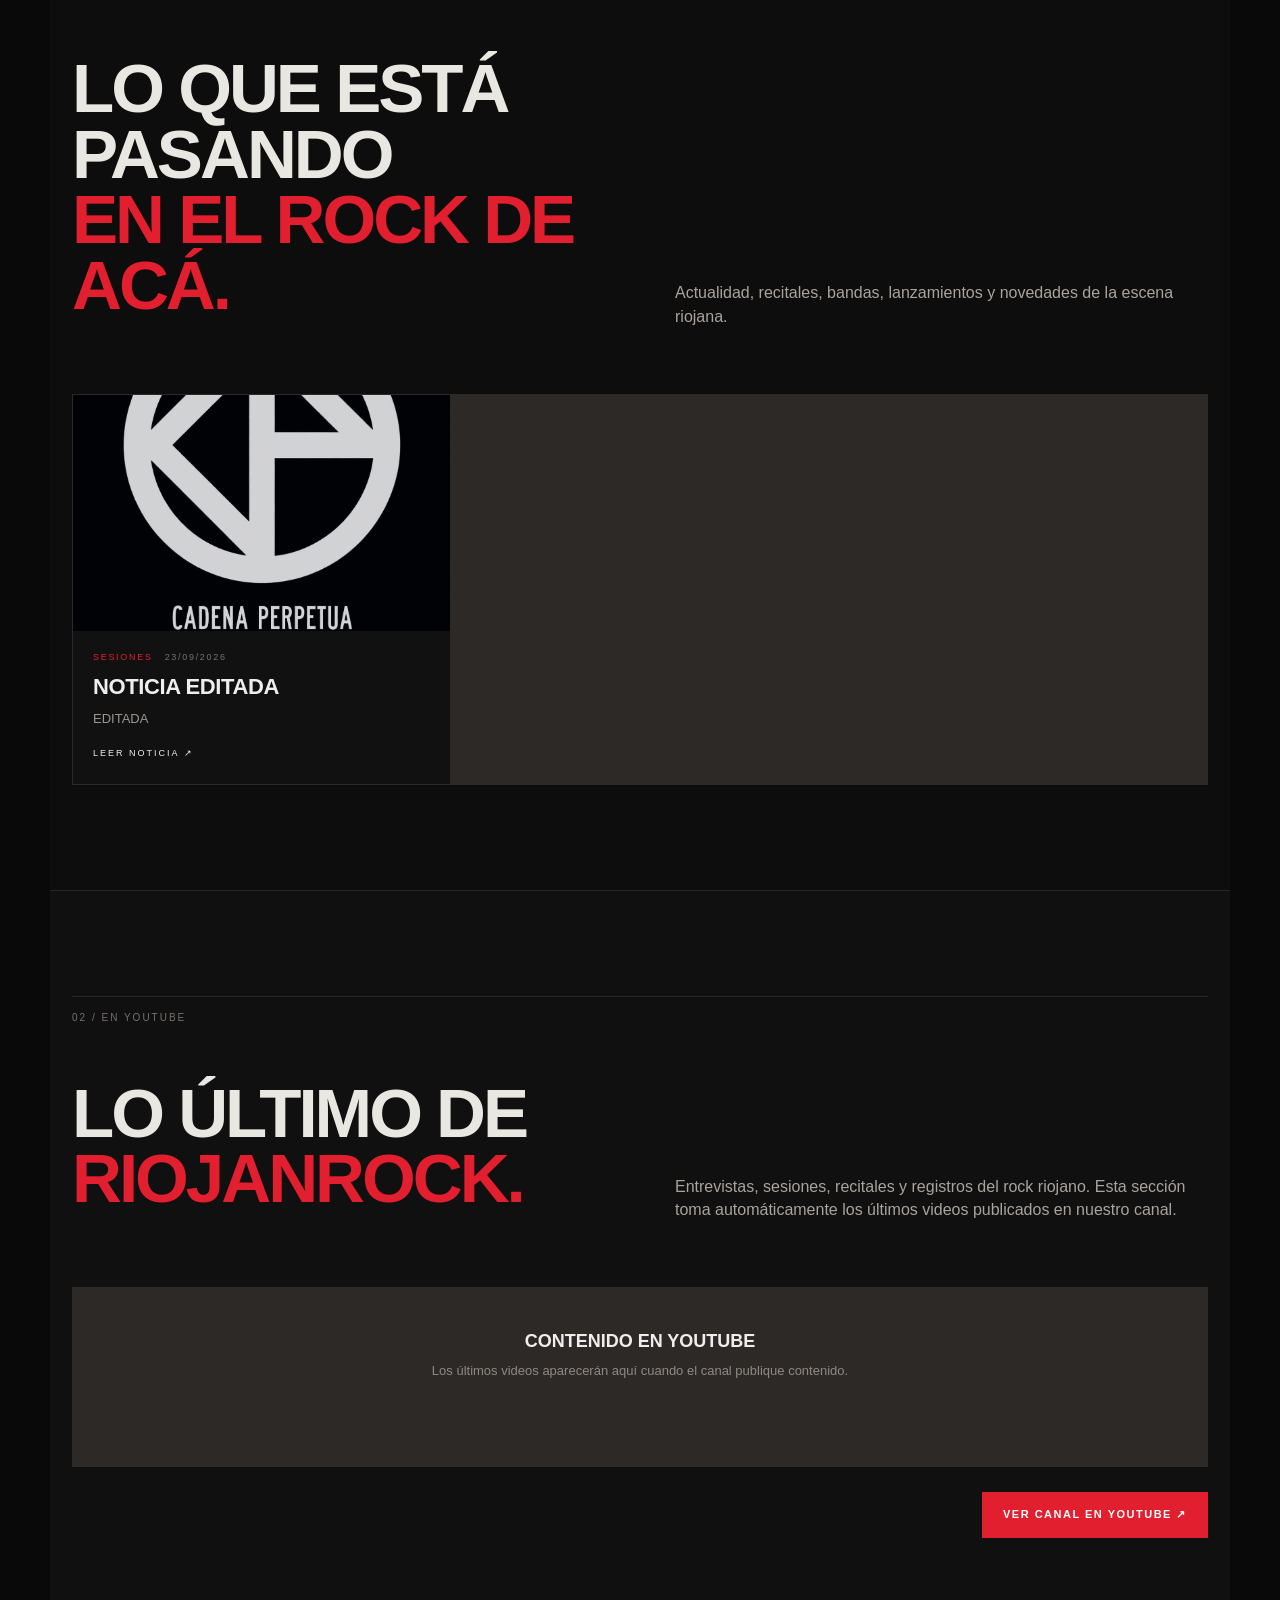
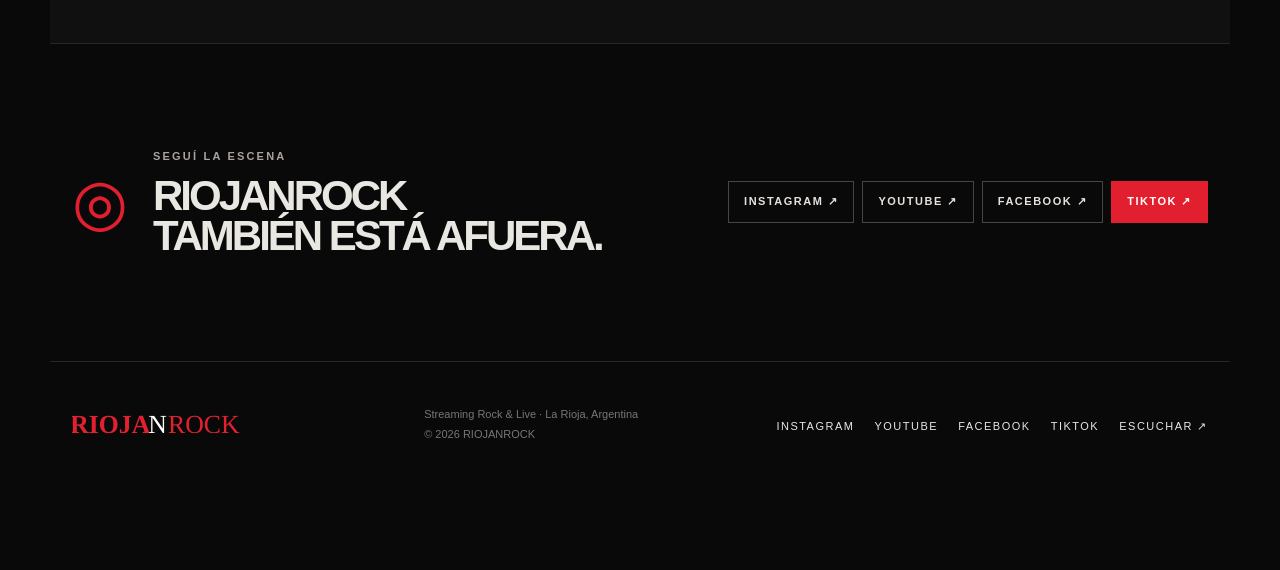
==== commit d7482cae: "Merge branch 'main' of https://github.com/DGJavierVazquez/riojanrock-v24" ====
--- a/index.html
+++ b/index.html
@@ -99,7 +99,7 @@
           <a href="https://www.instagram.com/riojanrock/" target="_blank" rel="noopener" aria-label="Ver agenda completa en Instagram">IG ↗</a>
         </div>
         <div class="agenda-carousel" data-agenda-carousel>
-          <div class="agenda-slides" id="agendaSlides" aria-live="polite"><div class="agenda-slide is-active"><a href="https://www.instagram.com/riojanrock/" target="_blank" rel="noopener"><img src="assets/agenda/01-CadenaP.jpeg" alt="Agenda RIOJANROCK — Cadena Perpetua" loading="eager"></a></div></div>
+          <div class="agenda-slides" id="agendaSlides" aria-live="polite"><div class="agenda-slide is-active"><a href="https://www.instagram.com/riojanrock/" target="_blank" rel="noopener"><img src="assets/agenda/01.jpg" alt="Agenda RIOJANROCK — Cadena Perpetua" loading="eager"></a></div></div>
           <button class="agenda-arrow agenda-prev" type="button" aria-label="Flyer anterior">‹</button>
           <button class="agenda-arrow agenda-next" type="button" aria-label="Flyer siguiente">›</button>
           <div class="agenda-dots" id="agendaDots" aria-label="Seleccionar flyer"></div>
@@ -140,9 +140,6 @@
       </div>
       <div class="news-grid" id="newsGrid" aria-live="polite">
         <div class="news-loading" id="newsLoading">CARGANDO NOTICIAS…</div>
-      </div>
-      <div class="news-footer">
-        <a class="btn btn-ghost" href="noticia.html?id=cadena-perpetua-la-rioja">VER NOTICIA DE PRUEBA ↗</a>
       </div>
     </section>
 
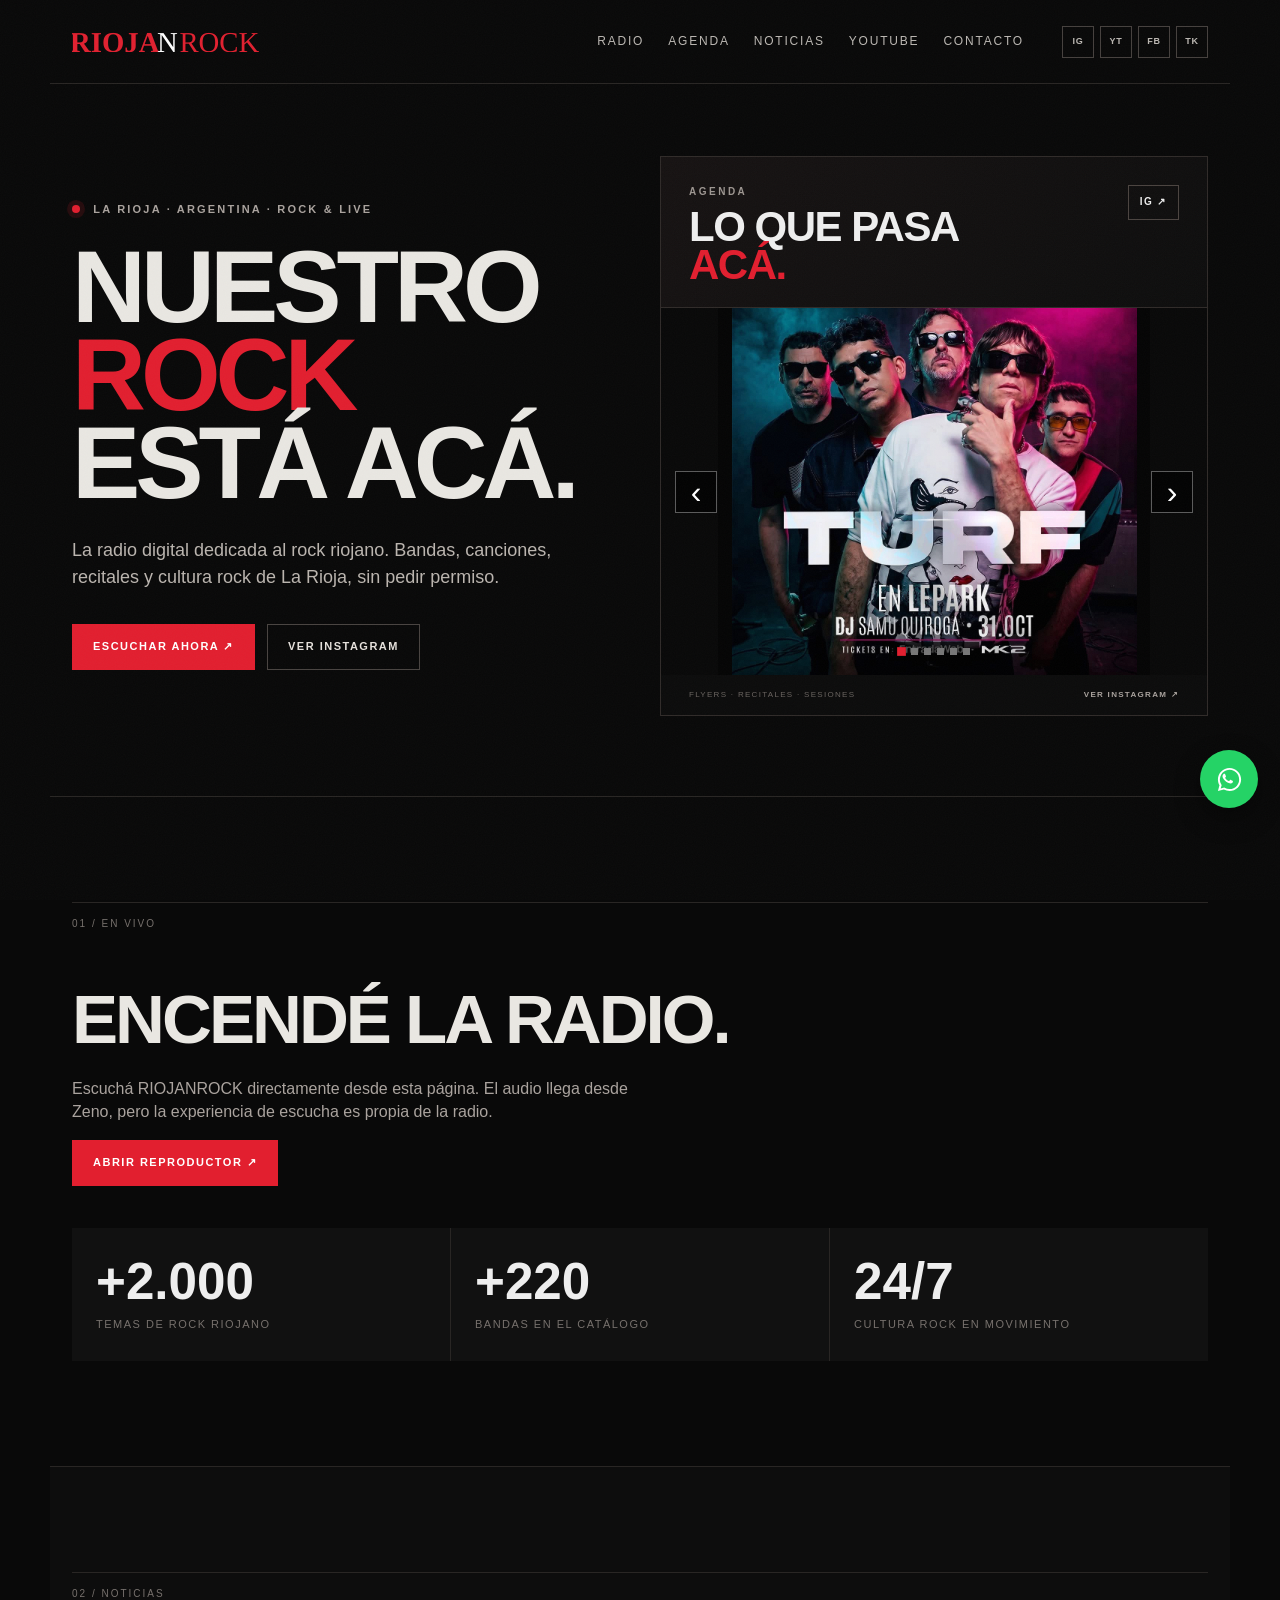
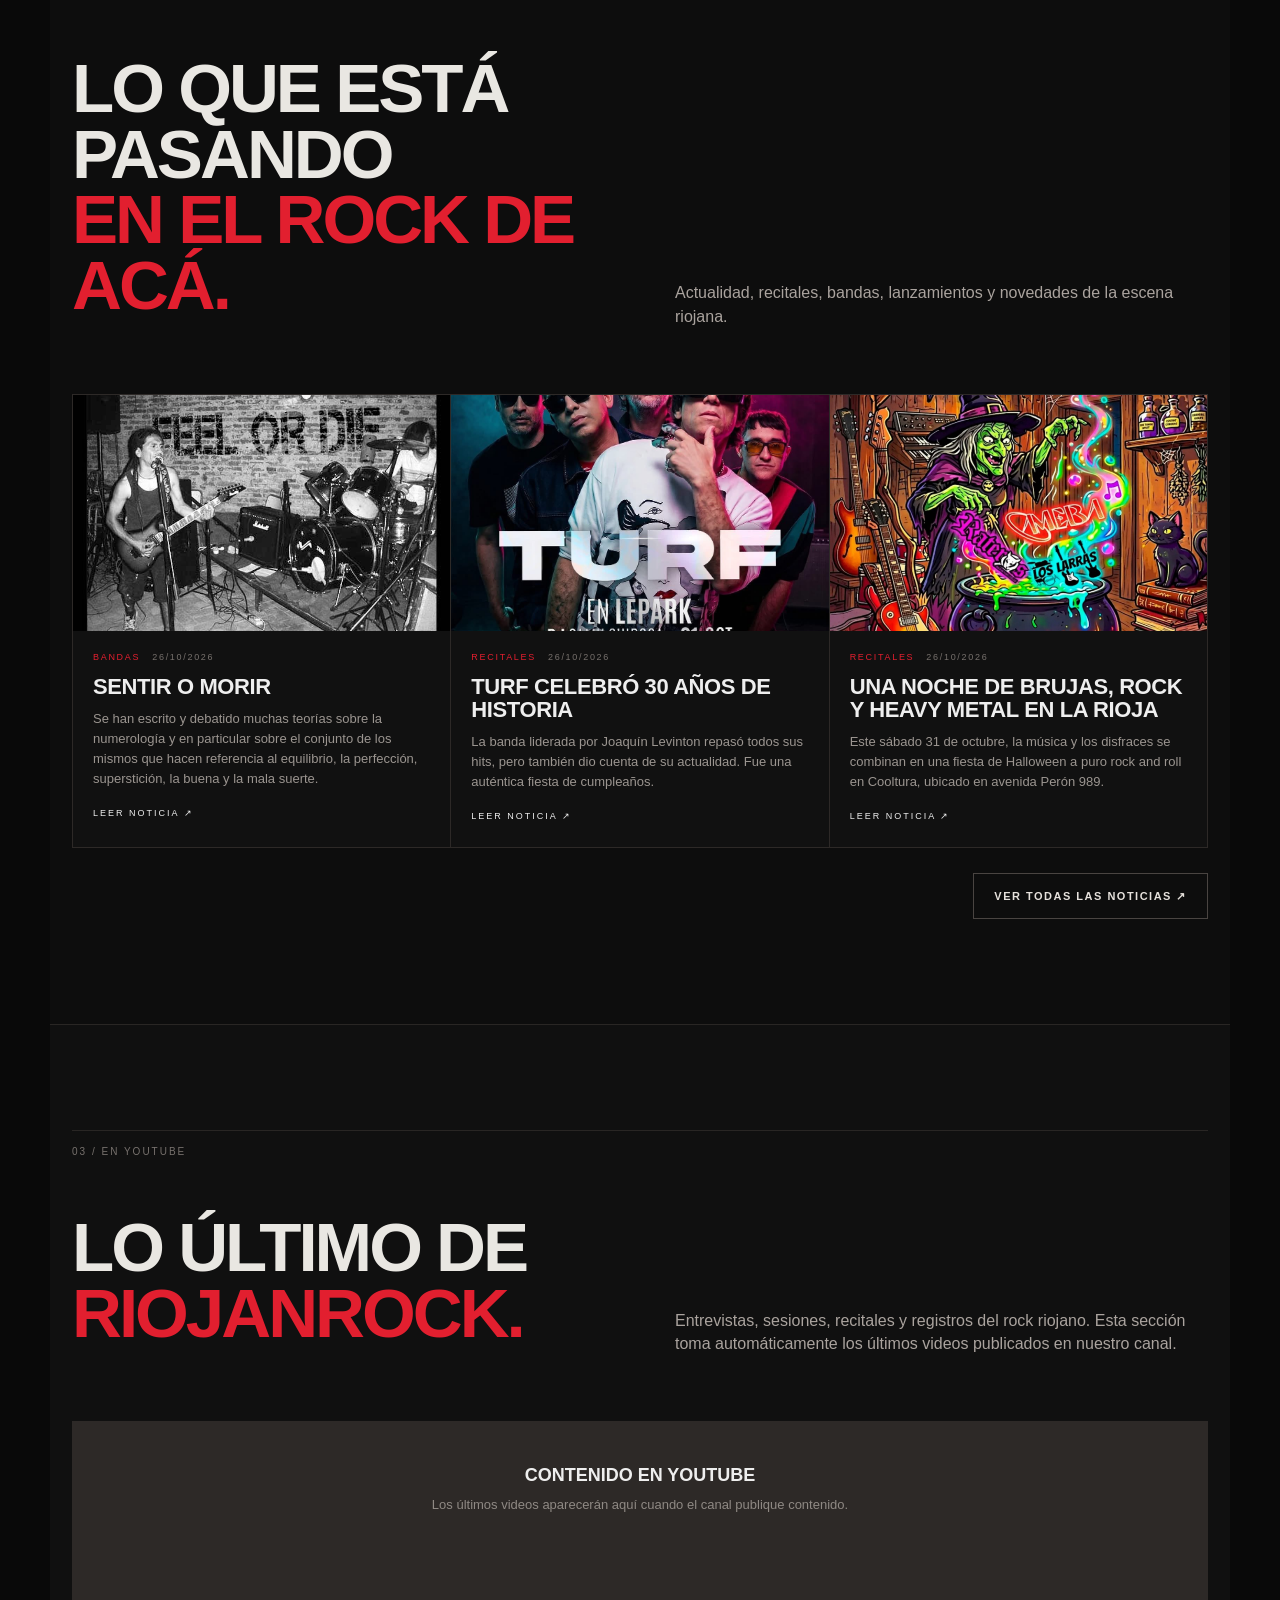
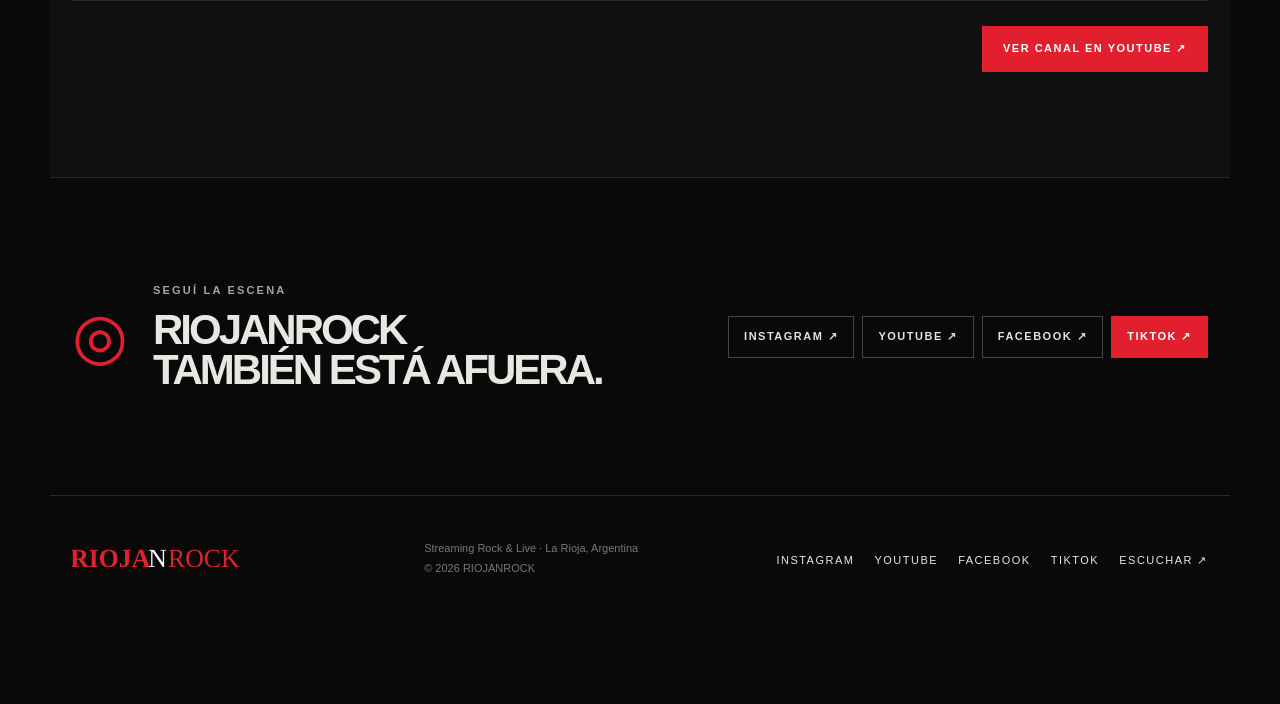
==== commit de4e608f: "Agregar archivo completo de noticia" ====
--- a/index.html
+++ b/index.html
@@ -67,7 +67,7 @@
     <nav class="nav" aria-label="Navegación principal">
       <a href="#radio">Radio</a>
       <a href="#agenda">Agenda</a>
-      <a href="#noticias">Noticias</a>
+      <a href="noticias.html">Noticias</a>
       <a href="#youtube">YouTube</a>
       <a href="#contacto">Contacto</a>
     </nav>
@@ -141,10 +141,13 @@
       <div class="news-grid" id="newsGrid" aria-live="polite">
         <div class="news-loading" id="newsLoading">CARGANDO NOTICIAS…</div>
       </div>
+      <div class="news-footer">
+        <a class="btn btn-ghost" href="noticias.html">VER TODAS LAS NOTICIAS ↗</a>
+      </div>
     </section>
 
     <section id="youtube" class="section youtube-section">
-      <div class="section-label">02 / EN YOUTUBE</div>
+      <div class="section-label">03 / EN YOUTUBE</div>
       <div class="section-head">
         <div><h2>Lo último de<br><em>RIOJANROCK.</em></h2></div>
         <p>Entrevistas, sesiones, recitales y registros del rock riojano. Esta sección toma automáticamente los últimos videos publicados en nuestro canal.</p>
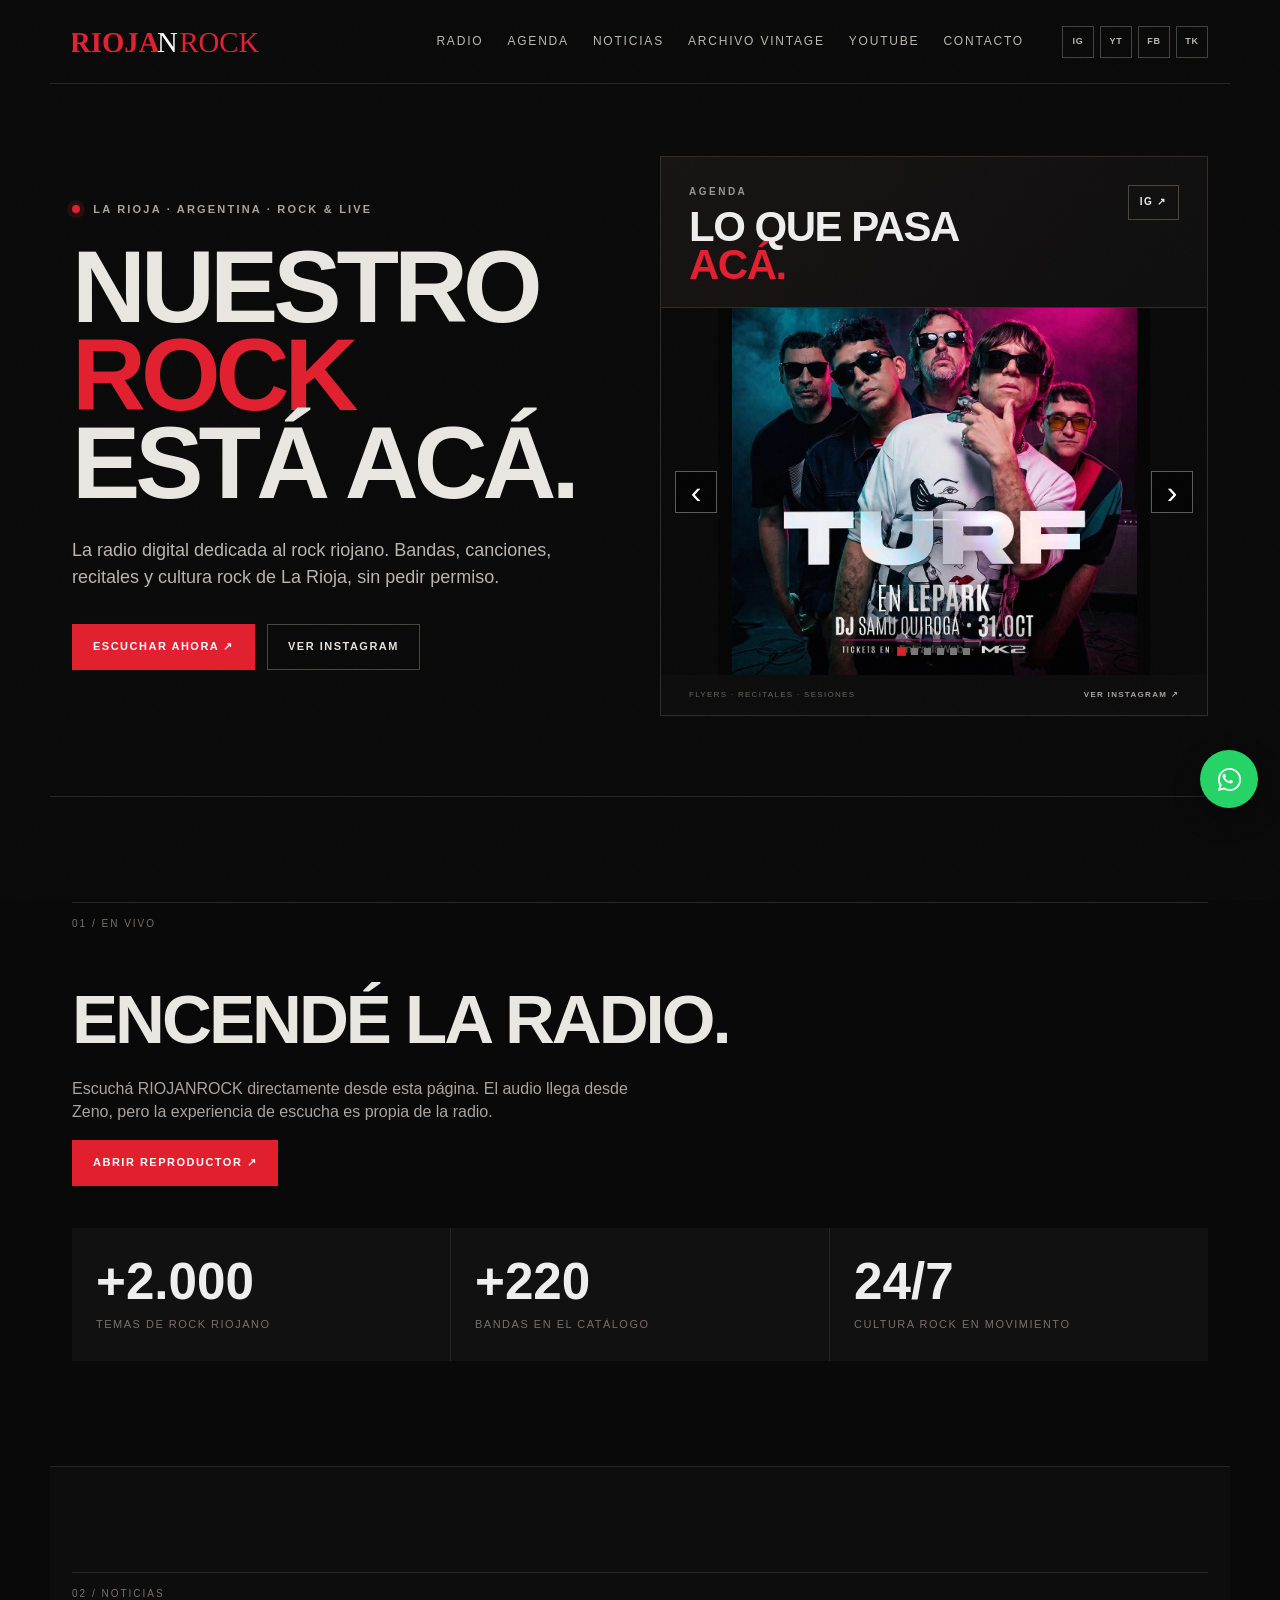
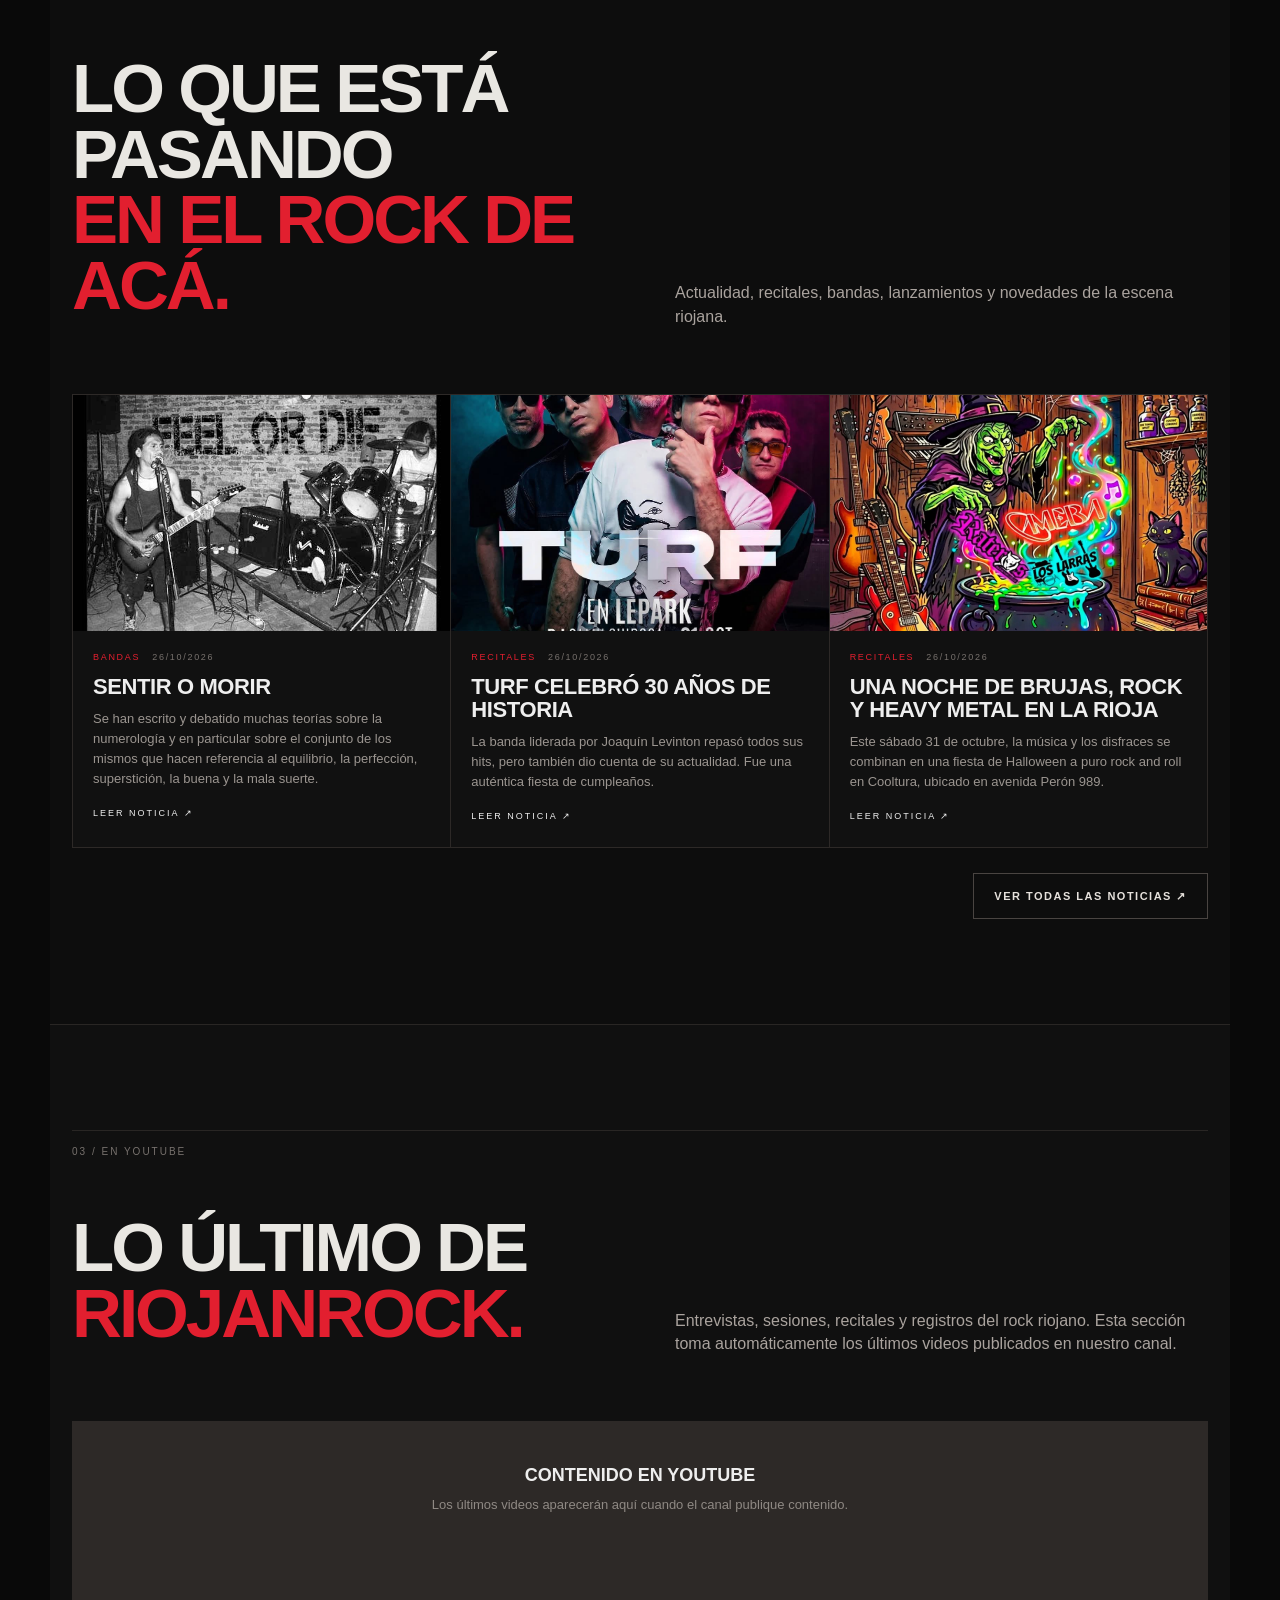
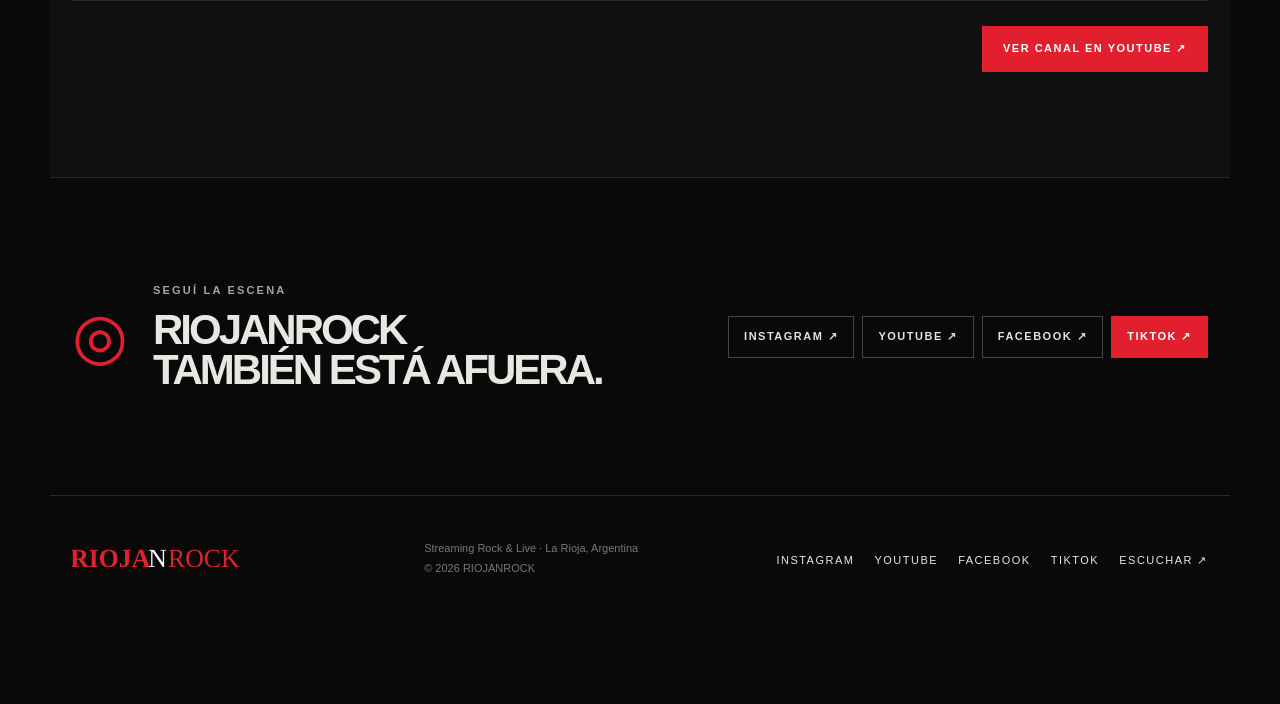
==== commit dce873ff: "Agregada seccion VINTAGE" ====
--- a/index.html
+++ b/index.html
@@ -68,6 +68,7 @@
       <a href="#radio">Radio</a>
       <a href="#agenda">Agenda</a>
       <a href="noticias.html">Noticias</a>
+      <a href="archivo-vintage.html">Archivo Vintage</a>
       <a href="#youtube">YouTube</a>
       <a href="#contacto">Contacto</a>
     </nav>
